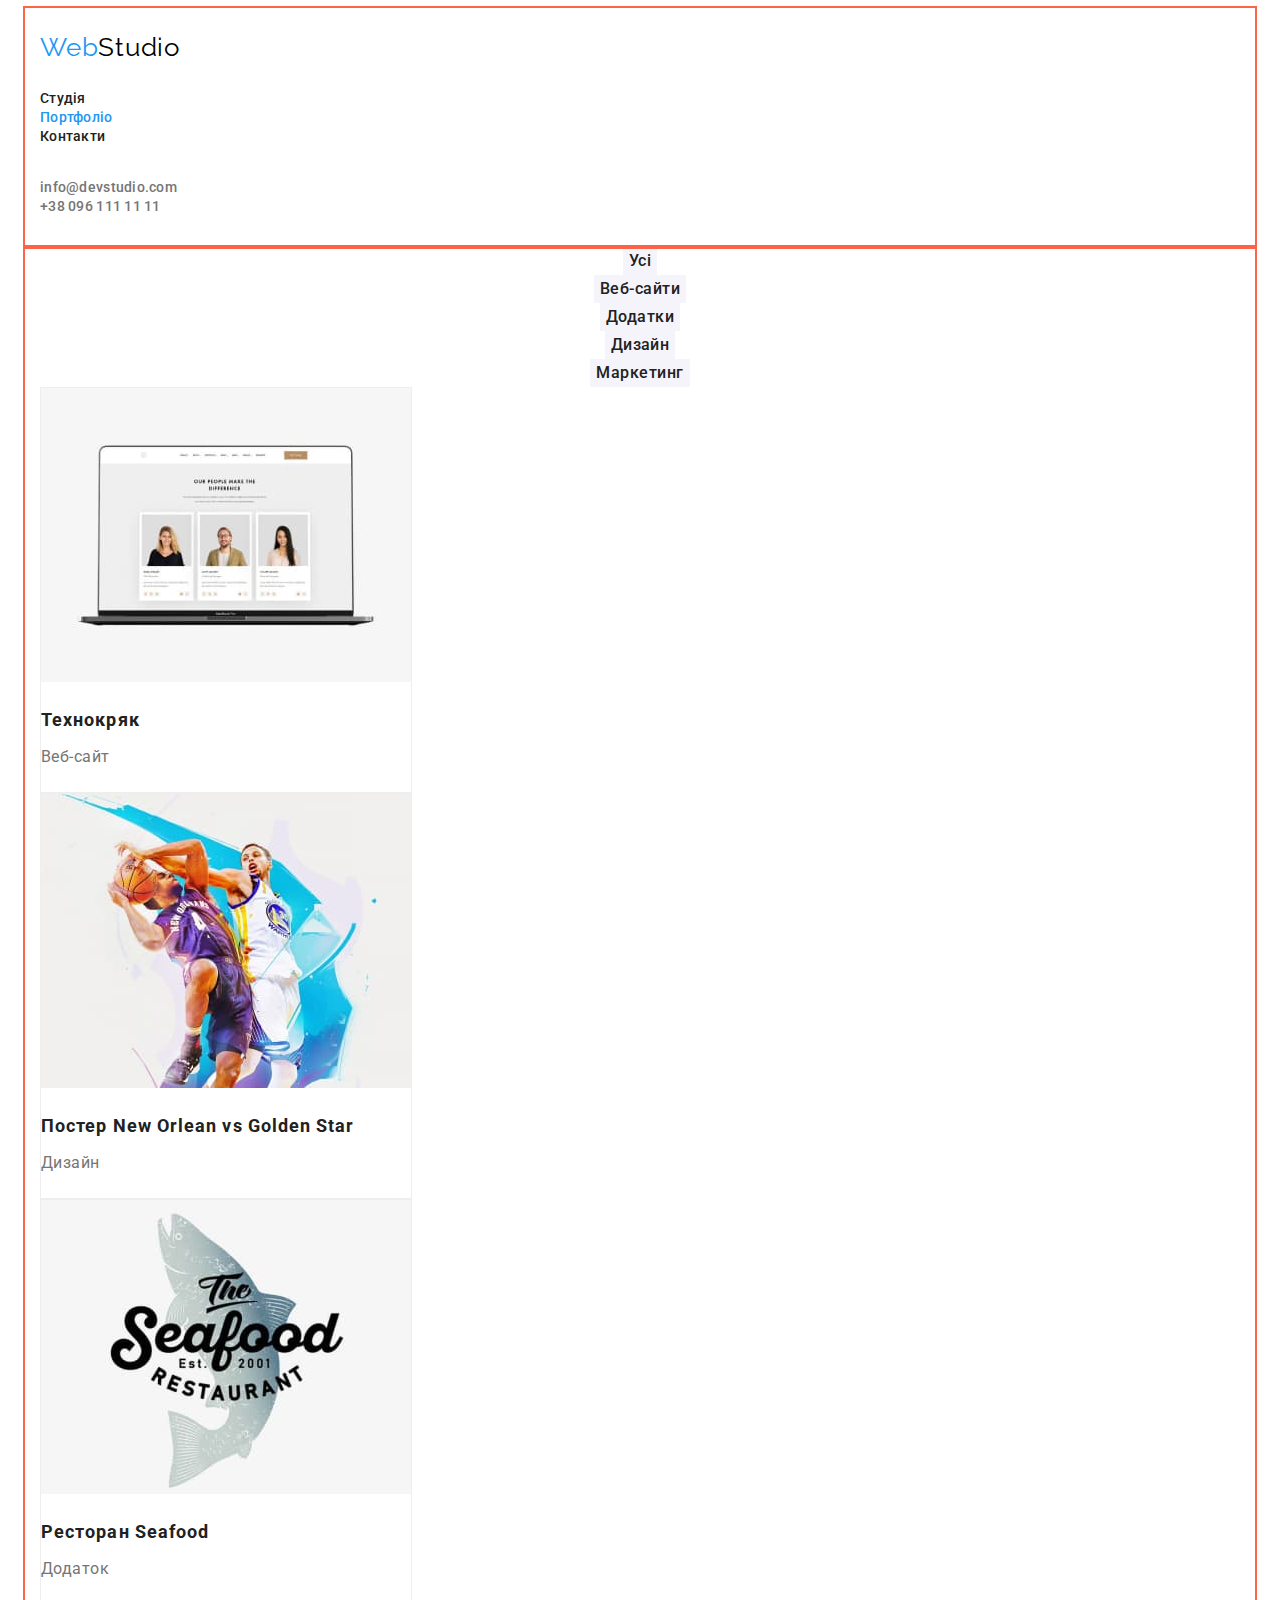
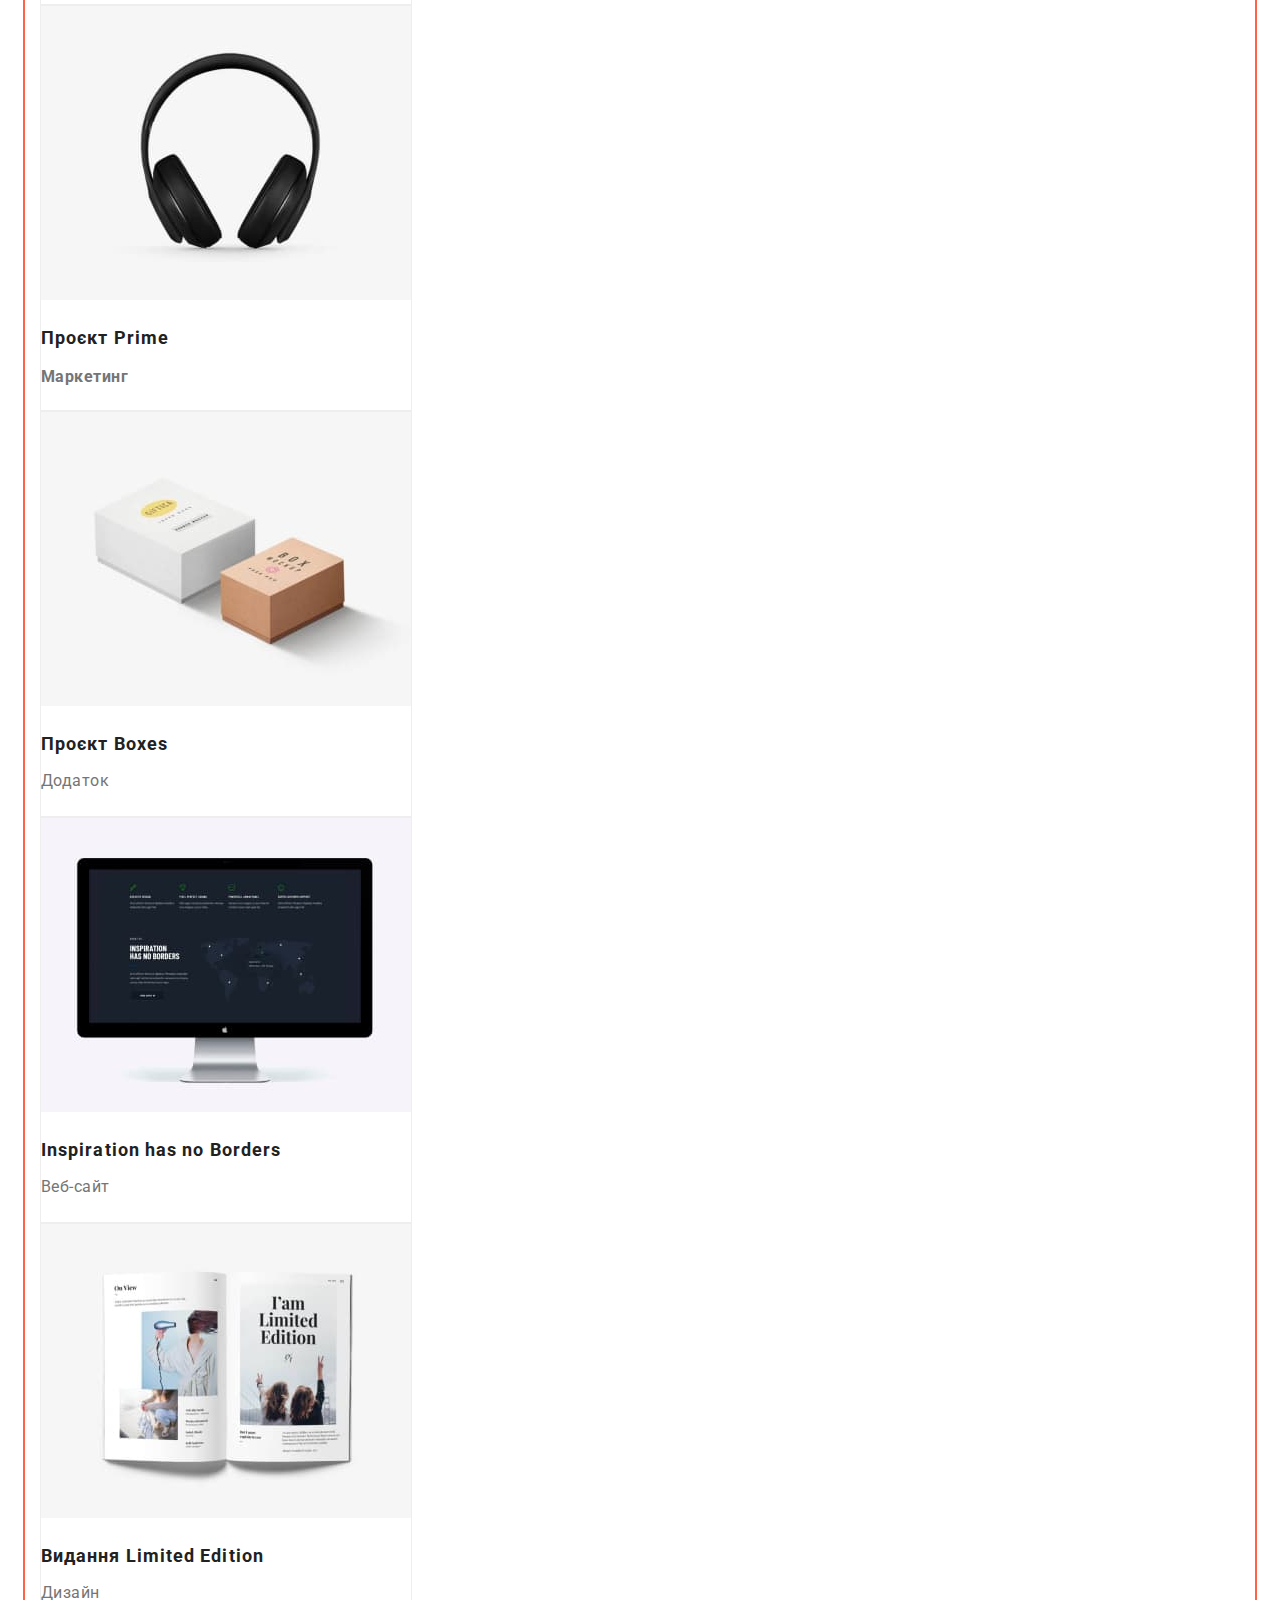
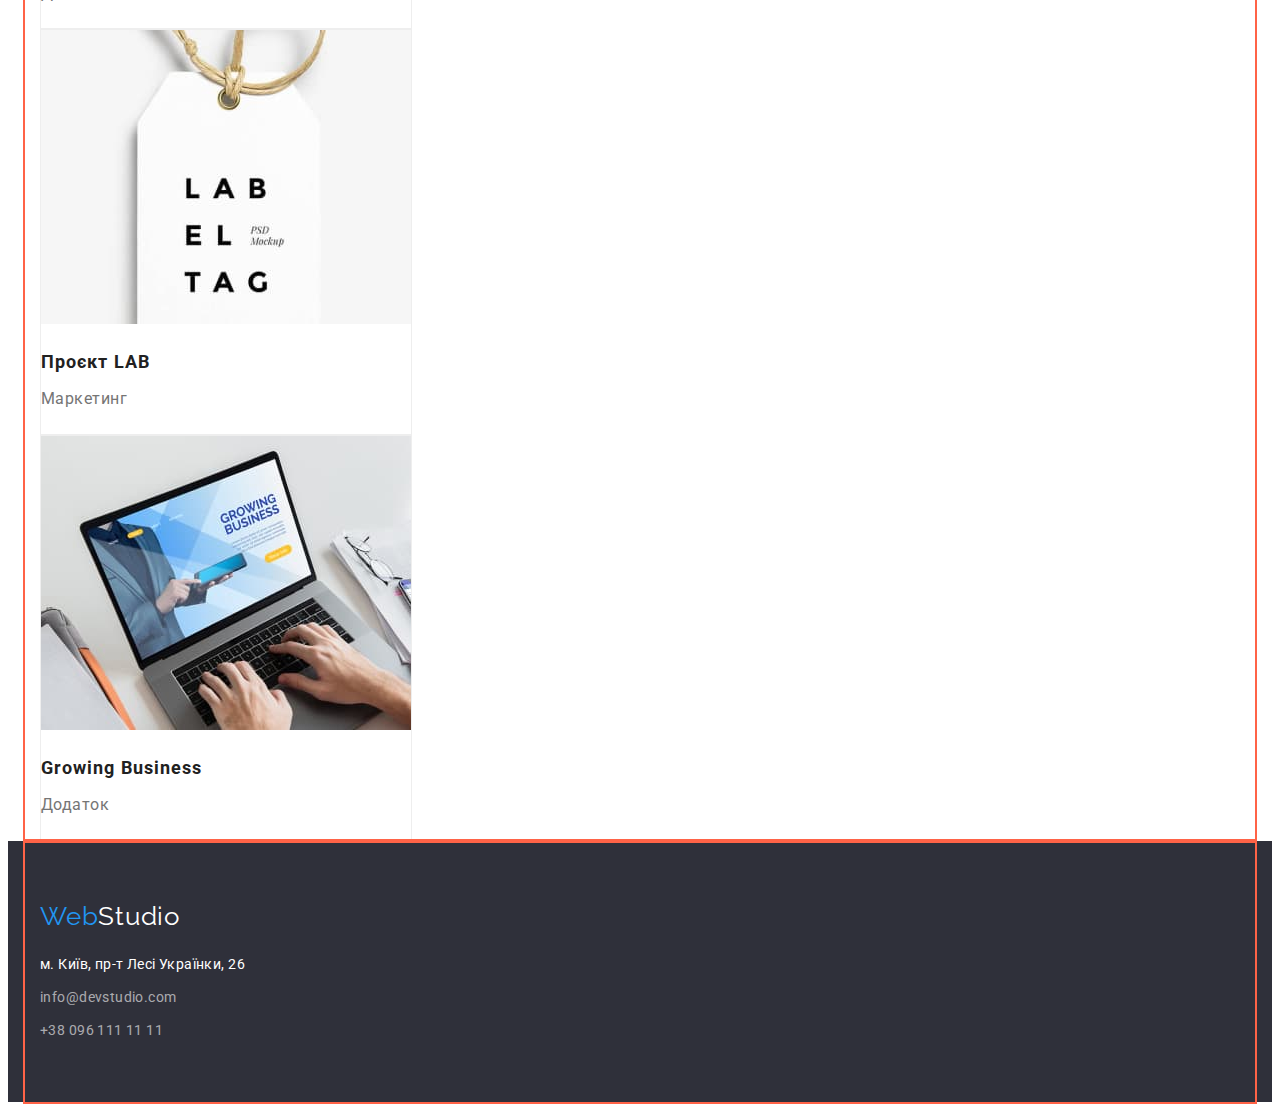
==== portfolio.html @ 0b076c40 "Work with main retreats between elements" ====
<!DOCTYPE html>
<html lang="uk">
<head>
    <meta charset="UTF-8">
    <meta http-equiv="X-UA-Compatible" content="IE=edge">
    <meta name="viewport" content="width=device-width, initial-scale=1.0">
    <title>Portfolio</title>
    <link rel="preconnect" href="https://fonts.googleapis.com">
    <link rel="preconnect" href="https://fonts.gstatic.com" crossorigin>
    <link href="https://fonts.googleapis.com/css2?family=Raleway:wght@700&family=Roboto:wght@400;500;700;900&display=swap"
        rel="stylesheet">
    <link rel="stylesheet" href="./css/styles.css">
</head>
<body class="body">

    <header class="header">
        <div class="container">
        <a href="./index.html" class="logo-header logo-retreat link"><span class="logo-web">Web</span><span class="logo-studio">Studio</span></a>
        <nav class="header-nav">            
            <ul class="header-list header-size list">
                <li class="header-list-item"><a class="header-list-link link" href="./index.html">Студія</a></li>
                <li class="header-list-item"><a class="header-list-link link active-link" href="#">Портфоліо</a></li>
                <li class="header-list-item"><a class="header-list-link link" href="#">Контакти</a></li>
            </ul>
        </nav>
        <ul class="header-size list">
            <li>
                <a class="header-mail-link link" href="mailto:info@devstudio.com">info@devstudio.com</a>
            </li>
            <li>
                <a class="header-tel-link link" href="tel:+380961111111">+38 096 111 11 11</a>
            </li>
        </ul>
        </div>
    </header>

    <main>
        <div class="container">
        <section class="portfolio">
            <h1 class="visually-hidden">Портфоліо</h1>
                <ul class="list-button list" >
                    <li><button class="list-button-item pointer" type="button">Усі</button></li>
                    <li><button class="list-button-item pointer" type="button">Веб-сайти</button></li>
                    <li><button class="list-button-item pointer" type="button">Додатки</button></li>
                    <li><button class="list-button-item pointer" type="button">Дизайн</button></li>
                    <li><button class="list-button-item pointer" type="button">Маркетинг</button></li>
                </ul>            
            
                <ul class="works-list list">
                    <li>
                        <div class="works-box">
                        <a class="link" href="#">
                        <img class="works-image" src="./img/work-tehno.jpg" alt="головна сторінка сайту на ноутбуці" width="370" height="294">
                        <h2 class="works-title">Технокряк</h2>
                        <p class="works-object">Веб-сайт</p></a>
                        </div>
                    </li>
                    <li>
                        <div class="works-box">
                        <a class="link" href="#">
                        <img class="works-image" src="./img/work-poster.jpg" alt="зобреження двох баскетболістів з м'ячем" width="370" height="294">
                        <h2 class="works-title">Постер New Orlean vs Golden Star</h2>
                        <p class="works-object">Дизайн</p></a>
                        </div>
                    </li>
                    <li>
                        <div class="works-box">
                        <a class="link" href="#">
                        <img class="works-image" src="./img/work-restorant.jpg" alt="постер ресторану морських делікатесів" width="370" height="294">
                        <h2 class="works-title">Ресторан Seafood</h2>
                        <p class="works-object">Додаток</p></a>
                        </div>
                    </li>
                    <li>
                        <div class="works-box">
                        <a class="link" href="#">
                        <img class="works-image" src="./img/work-prime.jpg" alt="зображення навушників" width="370" height="294">
                        <h2 class="works-title">Проєкт Prime<h2>
                        <p class="works-object">Маркетинг</p></a>
                        </div>
                    </li>
                    <li>
                        <div class="works-box">
                        <a class="link" href="#">
                        <img class="works-image" src="./img/work-boxes.jpg" alt="зображення двох коробок" width="370" height="294">
                        <h2 class="works-title">Проєкт Boxes</h2>
                        <p class="works-object">Додаток</p></a>
                    </div>
                    </li>
                    <li>
                        <div class="works-box">
                        <a class="link" href="#">
                        <img class="works-image" src="./img/work-inspiration.jpg" alt="на дисплеї ноутбука зображення сайту з чорною темою оформлення" width="370" height="294">
                        <h2 class="works-title">Inspiration has no Borders</h2>
                        <p class="works-object">Веб-сайт</p></a>
                    </div>
                    </li>
                    <li>
                        <div class="works-box">
                        <a class="link" href="#">
                        <img class="works-image" src="./img/work-publishing.jpg" alt="відкрита книга" width="370" height="294">
                        <h2 class="works-title">Видання Limited Edition</h2>
                        <p class="works-object">Дизайн</p></a>
                        </div>
                    </li>
                    <li>
                        <div class="works-box">
                        <a class="link" href="#">
                        <img class="works-image" src="./img/work-lab.jpg" alt="зображення ярлика" width="370" height="294">
                        <h2 class="works-title">Проєкт LAB</h2>
                        <p class="works-object">Маркетинг</p></a>
                        </div>
                    </li>
                    <li>
                        <div class="works-box">
                        <a class="link" href="#">
                        <img class="works-image" src="./img/work-grow-bisness.jpg" alt="дісплей з зображенням бізнесовго логотипу" width="370" height="294">
                        <h2 class="works-title">Growing Business</h2>
                        <p class="works-object">Додаток</p></a>
                        </div>
                    </li>
                </ul>            
        </section> 
        </div>
    </main>

    <footer class="footer">
        <div class="container">
        <a href="/" class="logo-footer logo-header link"><span class="logo-web">Web</span><span class="logo-studio-footer">Studio</span></a>
        <address class="adress">
            <ul class="list">
                <li>
                    <a class="adress-link link" href="https://goo.gl/maps/n5b4QtneqCqX9fJA9">м. Київ, пр-т Лесі Українки, 26</a>
                </li>
                <li>
                    <a class="adr-link adre-link link" href="mailto:info@devstudio.com">info@devstudio.com</a>
                </li>
                <li>
                    <a class="adr-link a-link link" href="tel:+380961111111">+38 096 111 11 11</a>
                </li>
            </ul>
        </address>
        </div>
    </footer>
    
</body>
</html>
---- css/styles.css ----
/* General style */

:root {
    --main-elements-color: #212121;
    --second-elements-color: #757575;
    --accent-elements-color: #2196F3;
    --main-background-color: #FFFFFF;
    --second-background-color: #2F303A;
    
}

body {
    font-family: 'Roboto', sans-serif;
    color: #212121;
    background-color: var(--main-background-color); 
    
}

.container {
    width: 1200px;
    padding-left: 15px;
    padding-right: 15px;
    margin: 0 auto;
    outline: 2px solid tomato;
}

.logo-header {
    font-family: 'Raleway', sans-serif;
}

.logo-retreat {
    display: inline-block;
    padding-bottom: 25px;
    padding-top: 24px;
}

.link {
    text-decoration: none;
    display: inline-block;

}

.link:hover, 
.link:focus {        
    color: var(--accent-elements-color);
}

h1,
h2,
h3,
p {
    margin-top: 0px;
    margin-bottom: 0px;
} 

button {
    font-family: inherit;
}

.pointer {
    cursor: pointer;
}

.visually-hidden {
    position: absolute;
    width: 1px;
    height: 1px;
    margin: -1px;
    border: 0;
    padding: 0;
    white-space: nowrap;
    clip-path: inset(100%);
    clip: rect(0 0 0 0);
    overflow: hidden;
}

.list {
    list-style: none;
    padding: 0;
    margin: 0;
}

/* Header style */

.header {
    background-color: var(--main-background-color);
}

.logo-web {   
    font-size: 26px;
    line-height: calc(31 / 26);   
    letter-spacing: 0.03em;    
    color: var(--accent-elements-color)
}

.logo-studio {    
    font-size: 26px;
    line-height: calc(31 / 26);
    letter-spacing: 0.03em;    
    color: #000000;
}

.logo-retreat {
    padding-bottom: 25px;
}

.header-list-link {
    font-weight: 500;
    font-size: 14px;
    line-height: calc(16 / 14);
    letter-spacing: 0.02em;
    color: var(--main-elements-color);
}

.header-mail-link {    
    font-weight: 500;
    font-size: 14px;
    line-height: calc(16 / 14);
    letter-spacing: 0.02em;
    color: var(--second-elements-color);
}

.header-tel-link {   
    font-weight: 500;
    font-size: 14px;
    line-height: calc(16 / 14);
    letter-spacing: 0.02em;    
    color: var(--second-elements-color);
}

.header-size {
    padding-bottom: 32px;
}

.active-link {
    color: var(--accent-elements-color);
}

/* Hero Index style */

.hero {
    background-color: var(--second-background-color);
    text-align: center;
}

.hero-title {
        font-weight: 900;
        font-size: 44px;
        line-height: calc(60 / 44);
        text-align: center;
        letter-spacing: 0.06em;
        text-transform: uppercase;
        color: var(--main-background-color);
        padding-top: 200px;
        padding-bottom: 30px;
}

.hero-button {
        display: inline-block;
        padding: 10px 32px;
        font-family: inherit;
        background-color: #2196F3; 
        font-weight: 500;
        font-size: 16px;
        line-height: calc(30 / 16);       
        display: flex;
        align-items: center;
        text-align: center;
        letter-spacing: 0.06em;    
        color: var(--main-background-color);
        }

.hero-button:hover,
.hero-button:focus {
    background: #188CE8;
    box-shadow: 0px 4px 4px rgba(0, 0, 0, 0.15);
    border-radius: 4px;
}

.hr-btn-size {
    margin-bottom: 200px;
}

/* Feachures Index style */

.feachures {
    background-color: var(--main-background-color);
}

.feachures-tytle {         
        font-size: 14px;
        line-height: calc(16 / 14);
        letter-spacing: 0.03em;
        text-transform: uppercase;    
        color: var(--main-elements-colorr);
        padding-top: 94px;
}

.feachures-text {        
        font-size: 14px;
        line-height: calc(24/14);           
        letter-spacing: 0.03em;    
        color: var(--second-elements-color);
        padding-top: 10px;
        padding-bottom: 94px;
}

/* Employment Index style */

.employment {
    background-color: var(--main-background-color);
}

.employment-tytle {       
        font-size: 36px;
        line-height: calc(42/36);
        text-align: center;
        letter-spacing: 0.03em;    
        color: var(--main-elements-color);
        padding-bottom: 50px;
}

.employment-retreat {
    padding-bottom: 94px;
}

/* Team Index style */

.team {
    background-color: #F5F4FA;
}

.team-tytle {
    font-weight: 700;
    font-size: 36px;
    line-height: сalc(42 / 36);
    padding-top: 94px;
    padding-bottom: 50px;

}

.team-style {        
        font-size: 36px;
        line-height: calc(42/36);
        text-align: center;
        letter-spacing: 0.03em;    
        color: var(--main-elements-color);
        
}

.team-name {
        font-weight: 500;
        font-size: 16px;
        line-height: calc(19/16);    
        text-align: center;
        letter-spacing: 0.03em;    
        color: var(--main-elements-color);
        padding-top: 30px;
        padding-bottom: 10px;
}

.team-profesion {        
        font-size: 16px;
        line-height: calc(19/16);    
        text-align: center;
        letter-spacing: 0.03em;    
        color: var(--second-elements-color);
        padding-bottom: 30px;
}

.team-box {
    background: var(--main-background-color);    
    box-shadow: 0px 1px 3px rgba(0, 0, 0, 0.12), 0px 1px 1px rgba(0, 0, 0, 0.14), 0px 2px 1px rgba(0, 0, 0, 0.2);
    border-radius: 0px 0px 4px 4px
}

.team-image {
    display: block;
    }

/* Main (Portfolio) style */

.portfolio {
    background-color: var(--main-background-color);
}

.list-button {
    font-family: inherit;
    font-weight: 500;
    font-size: 16px;
    line-height: calc(26 / 16);
    text-align: center;
    letter-spacing: 0.03em;
    color: var(--main-elements-color);
}

.list-button-item {
    font-family: inherit;
    font-weight: 500;
    font-size: 16px;
    line-height: calc(26 / 16);
    text-align: center;
    letter-spacing: 0.03em;
    color: var(--main-elements-color);
    background-color: #F5F4FA;
    border: transparent;
    border-radius: 0;    
}

.list-button-item:hover,
.list-button-item:focus {
   
    color: var(--main-background-color);
    background: var(--accent-elements-color);    
    box-shadow: 0px 3px 1px rgba(0, 0, 0, 0.1), 0px 1px 2px rgba(0, 0, 0, 0.08), 0px 2px 2px rgba(0, 0, 0, 0.12);
    border-radius: 4px;
    border: transparent;
}

.works-box {
    width: 370px;
    height: 404px;
    left: 1015px;
    top: 262px;    
    background:var(--main-background-color);
    border: 1px solid #EEEEEE;    
}

.works-image {
    display: block;    
}

.works-title {        
        font-size: 18px;
        line-height: calc(36/18);    
        letter-spacing: 0.06em;    
        color: var(--main-elements-color);
        padding-top: 20px;
        padding-bottom: 4px;
}

.works-object {        
        font-size: 16px;
        line-height: calc(30/16);    
        letter-spacing: 0.03em;    
        color: var(--second-elements-color);
}

/* Footer style */

.footer {
    background-color: var(--second-background-color);
}

.logo-footer {
    display: inline-block;
    padding-top: 60px;
    padding-bottom: 20px;
}

.logo-studio-footer {   
    font-size: 26px;
    line-height: calc(31/26);
    letter-spacing: 0.03em;    
    color: var(--main-background-color);
}


.adress-link { 
    font-style: normal;
    font-size: 14px;
    line-height: calc(24/14);    
    letter-spacing: 0.03em;    
    color: var(--main-background-color);
    display: inline-block;
    padding-bottom: 9px;
}

.adress-link:hover,
.adress-link:focus {
    color: var(--accent-elements-color);
}

.adr-link {  
    font-style: normal;
    font-size: 14px;
    line-height: calc(24/14);
    letter-spacing: 0.03em;    
    color: rgba(255, 255, 255, 0.6);
}

.adre-link {
    padding-bottom: 9px;
    display: inline-block;
}

.a-link {
    padding-bottom: 60px;
    display: inline-block;
}
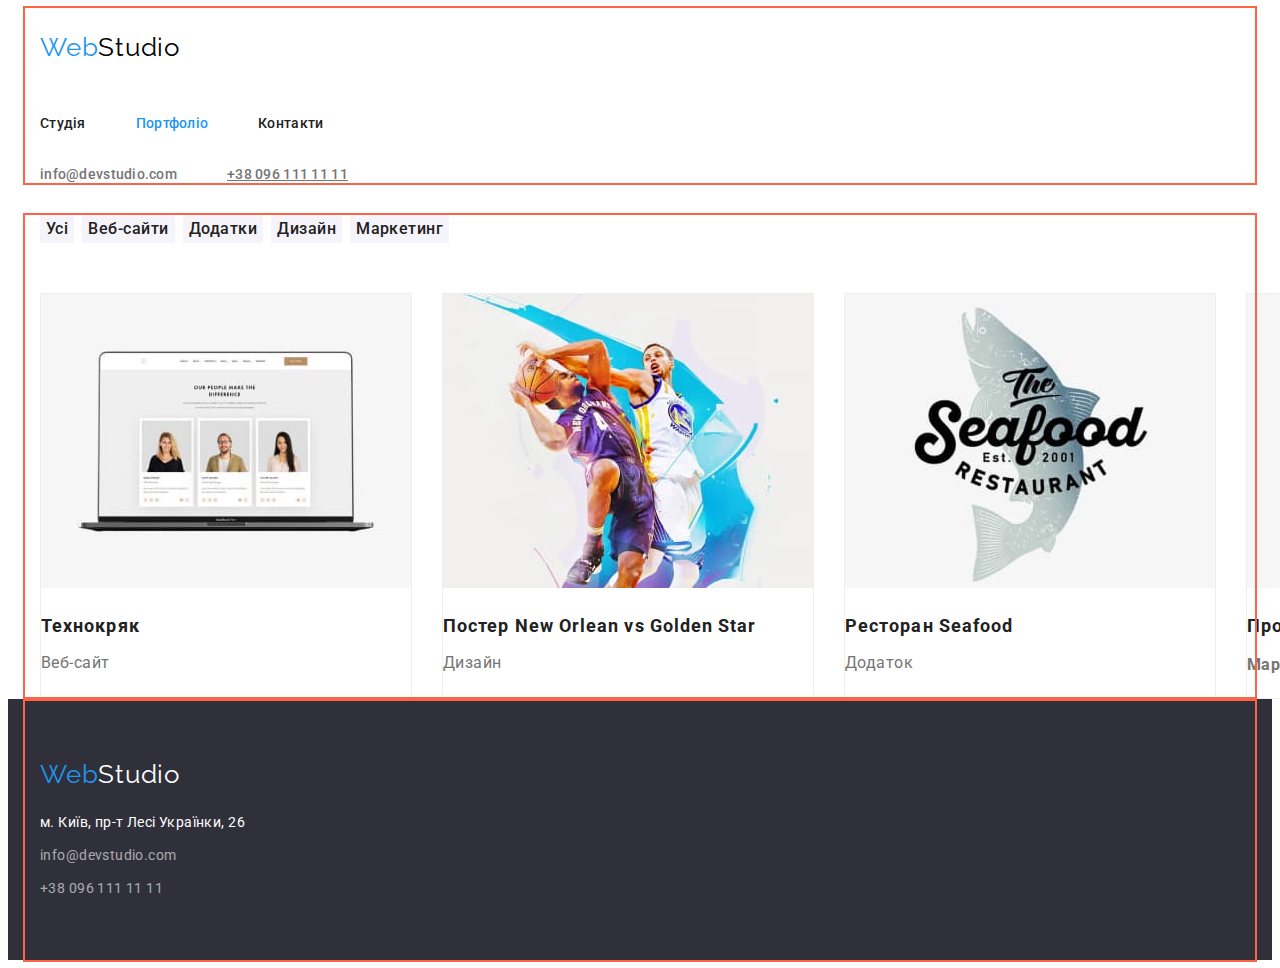
==== commit 504ec98e: "Flex elements" ====
--- a/portfolio.html
+++ b/portfolio.html
@@ -24,30 +24,30 @@
             </ul>
         </nav>
         <ul class="header-size list">
-            <li>
-                <a class="header-mail-link link" href="mailto:info@devstudio.com">info@devstudio.com</a>
+            <li class="header-list-item">
+                <a class="header-mail-link  link" href="mailto:info@devstudio.com">info@devstudio.com</a>
             </li>
-            <li>
-                <a class="header-tel-link link" href="tel:+380961111111">+38 096 111 11 11</a>
+            <li class="header-list-item">
+                <a class="header-tel-link" href="tel:+380961111111">+38 096 111 11 11</a>
             </li>
         </ul>
         </div>
     </header>
 
     <main>
-        <div class="container">
         <section class="portfolio">
+            <div class="container">
             <h1 class="visually-hidden">Портфоліо</h1>
                 <ul class="list-button list" >
-                    <li><button class="list-button-item pointer" type="button">Усі</button></li>
-                    <li><button class="list-button-item pointer" type="button">Веб-сайти</button></li>
-                    <li><button class="list-button-item pointer" type="button">Додатки</button></li>
-                    <li><button class="list-button-item pointer" type="button">Дизайн</button></li>
-                    <li><button class="list-button-item pointer" type="button">Маркетинг</button></li>
+                    <li class="list-btn-size"><button class="list-button-item pointer" type="button">Усі</button></li>
+                    <li class="list-btn-size"><button class="list-button-item pointer" type="button">Веб-сайти</button></li>
+                    <li class="list-btn-size"><button class="list-button-item pointer" type="button">Додатки</button></li>
+                    <li class="list-btn-size"><button class="list-button-item pointer" type="button">Дизайн</button></li>
+                    <li class="list-btn-size"><button class="list-button-item pointer" type="button">Маркетинг</button></li>
                 </ul>            
             
                 <ul class="works-list list">
-                    <li>
+                    <li class="works-size">
                         <div class="works-box">
                         <a class="link" href="#">
                         <img class="works-image" src="./img/work-tehno.jpg" alt="головна сторінка сайту на ноутбуці" width="370" height="294">
@@ -55,7 +55,7 @@
                         <p class="works-object">Веб-сайт</p></a>
                         </div>
                     </li>
-                    <li>
+                    <li class="works-size">
                         <div class="works-box">
                         <a class="link" href="#">
                         <img class="works-image" src="./img/work-poster.jpg" alt="зобреження двох баскетболістів з м'ячем" width="370" height="294">
@@ -63,7 +63,7 @@
                         <p class="works-object">Дизайн</p></a>
                         </div>
                     </li>
-                    <li>
+                    <li class="works-size">
                         <div class="works-box">
                         <a class="link" href="#">
                         <img class="works-image" src="./img/work-restorant.jpg" alt="постер ресторану морських делікатесів" width="370" height="294">
@@ -71,7 +71,7 @@
                         <p class="works-object">Додаток</p></a>
                         </div>
                     </li>
-                    <li>
+                    <li class="works-size">
                         <div class="works-box">
                         <a class="link" href="#">
                         <img class="works-image" src="./img/work-prime.jpg" alt="зображення навушників" width="370" height="294">
@@ -79,7 +79,7 @@
                         <p class="works-object">Маркетинг</p></a>
                         </div>
                     </li>
-                    <li>
+                    <li class="works-size">
                         <div class="works-box">
                         <a class="link" href="#">
                         <img class="works-image" src="./img/work-boxes.jpg" alt="зображення двох коробок" width="370" height="294">
@@ -87,7 +87,7 @@
                         <p class="works-object">Додаток</p></a>
                     </div>
                     </li>
-                    <li>
+                    <li class="works-size">
                         <div class="works-box">
                         <a class="link" href="#">
                         <img class="works-image" src="./img/work-inspiration.jpg" alt="на дисплеї ноутбука зображення сайту з чорною темою оформлення" width="370" height="294">
@@ -95,7 +95,7 @@
                         <p class="works-object">Веб-сайт</p></a>
                     </div>
                     </li>
-                    <li>
+                    <li class="works-size">
                         <div class="works-box">
                         <a class="link" href="#">
                         <img class="works-image" src="./img/work-publishing.jpg" alt="відкрита книга" width="370" height="294">
@@ -103,7 +103,7 @@
                         <p class="works-object">Дизайн</p></a>
                         </div>
                     </li>
-                    <li>
+                    <li class="works-size">
                         <div class="works-box">
                         <a class="link" href="#">
                         <img class="works-image" src="./img/work-lab.jpg" alt="зображення ярлика" width="370" height="294">
@@ -111,7 +111,7 @@
                         <p class="works-object">Маркетинг</p></a>
                         </div>
                     </li>
-                    <li>
+                    <li class="works-size">
                         <div class="works-box">
                         <a class="link" href="#">
                         <img class="works-image" src="./img/work-grow-bisness.jpg" alt="дісплей з зображенням бізнесовго логотипу" width="370" height="294">
@@ -119,15 +119,15 @@
                         <p class="works-object">Додаток</p></a>
                         </div>
                     </li>
-                </ul>            
+                </ul> 
+                </div>
         </section> 
-        </div>
     </main>
 
     <footer class="footer">
         <div class="container">
         <a href="/" class="logo-footer logo-header link"><span class="logo-web">Web</span><span class="logo-studio-footer">Studio</span></a>
-        <address class="adress">
+        <address class="">
             <ul class="list">
                 <li>
                     <a class="adress-link link" href="https://goo.gl/maps/n5b4QtneqCqX9fJA9">м. Київ, пр-т Лесі Українки, 26</a>
--- a/css/styles.css
+++ b/css/styles.css
@@ -101,7 +101,7 @@
 }
 
 .logo-retreat {
-    padding-bottom: 25px;
+    margin-bottom: 25px;
 }
 
 .header-list-link {
@@ -129,7 +129,16 @@
 }
 
 .header-size {
-    padding-bottom: 32px;
+    margin-bottom: 32px;
+    display: flex;        
+}
+
+.header-list-item {
+    margin-right: 50px;
+}
+
+.header-list-item:last-child {
+    margin-right: 0;
 }
 
 .active-link {
@@ -168,6 +177,7 @@
         text-align: center;
         letter-spacing: 0.06em;    
         color: var(--main-background-color);
+        margin-bottom: 200px;
         }
 
 .hero-button:hover,
@@ -185,6 +195,18 @@
 
 .feachures {
     background-color: var(--main-background-color);
+}
+
+.feachures-list {
+    display: flex;
+}
+
+.feachures-size {    
+    margin-right: 30px;
+}
+
+.feachures-box {
+    width: 270px;    
 }
 
 .feachures-tytle {         
@@ -193,7 +215,7 @@
         letter-spacing: 0.03em;
         text-transform: uppercase;    
         color: var(--main-elements-colorr);
-        padding-top: 94px;
+        margin-top: 94px;
 }
 
 .feachures-text {        
@@ -201,8 +223,8 @@
         line-height: calc(24/14);           
         letter-spacing: 0.03em;    
         color: var(--second-elements-color);
-        padding-top: 10px;
-        padding-bottom: 94px;
+        margin-top: 10px;
+        margin-bottom: 94px;
 }
 
 /* Employment Index style */
@@ -217,35 +239,53 @@
         text-align: center;
         letter-spacing: 0.03em;    
         color: var(--main-elements-color);
-        padding-bottom: 50px;
-}
-
-.employment-retreat {
-    padding-bottom: 94px;
+        margin-bottom: 50px;
+}
+
+.employment-retreat {    
+    display: flex;
+}
+
+.employment-image {
+    margin-right: 30px;
+}
+
+.employment-image:last-child {
+    margin-right: 0;
 }
 
 /* Team Index style */
 
-.team {
+.team {   
     background-color: #F5F4FA;
 }
 
 .team-tytle {
     font-weight: 700;
     font-size: 36px;
+    text-align: center;
     line-height: сalc(42 / 36);
     padding-top: 94px;
-    padding-bottom: 50px;
-
-}
-
-.team-style {        
-        font-size: 36px;
-        line-height: calc(42/36);
-        text-align: center;
-        letter-spacing: 0.03em;    
-        color: var(--main-elements-color);
-        
+    margin-bottom: 50px;
+
+}
+
+.team-retreat {
+    display: flex;
+}
+
+.team-image-box {
+    margin-right: 30px;
+    margin-bottom: 94px;
+}
+
+.team-image-box:last-child {
+    margin-right: 0;
+}
+
+
+.team-image {
+    display: block;
 }
 
 .team-name {
@@ -255,8 +295,8 @@
         text-align: center;
         letter-spacing: 0.03em;    
         color: var(--main-elements-color);
-        padding-top: 30px;
-        padding-bottom: 10px;
+        margin-top: 30px;
+        margin-bottom: 10px;
 }
 
 .team-profesion {        
@@ -273,10 +313,6 @@
     box-shadow: 0px 1px 3px rgba(0, 0, 0, 0.12), 0px 1px 1px rgba(0, 0, 0, 0.14), 0px 2px 1px rgba(0, 0, 0, 0.2);
     border-radius: 0px 0px 4px 4px
 }
-
-.team-image {
-    display: block;
-    }
 
 /* Main (Portfolio) style */
 
@@ -292,6 +328,16 @@
     text-align: center;
     letter-spacing: 0.03em;
     color: var(--main-elements-color);
+    display: flex;
+}
+
+.list-btn-size {   
+    margin-right: 8px;
+    margin-bottom: 50px;
+}
+
+.list-btn-size:last-child {
+    margin-right: 0;
 }
 
 .list-button-item {
@@ -317,13 +363,27 @@
     border: transparent;
 }
 
+.works-list {
+    display: flex;
+    margin-bottom: 94;
+}
+
+.works-size {
+    margin-right: 30px;
+}
+
+.works-size:last-child {
+    margin-right: 0;
+}
+
 .works-box {
     width: 370px;
     height: 404px;
     left: 1015px;
     top: 262px;    
     background:var(--main-background-color);
-    border: 1px solid #EEEEEE;    
+    border: 1px solid #EEEEEE;
+    
 }
 
 .works-image {
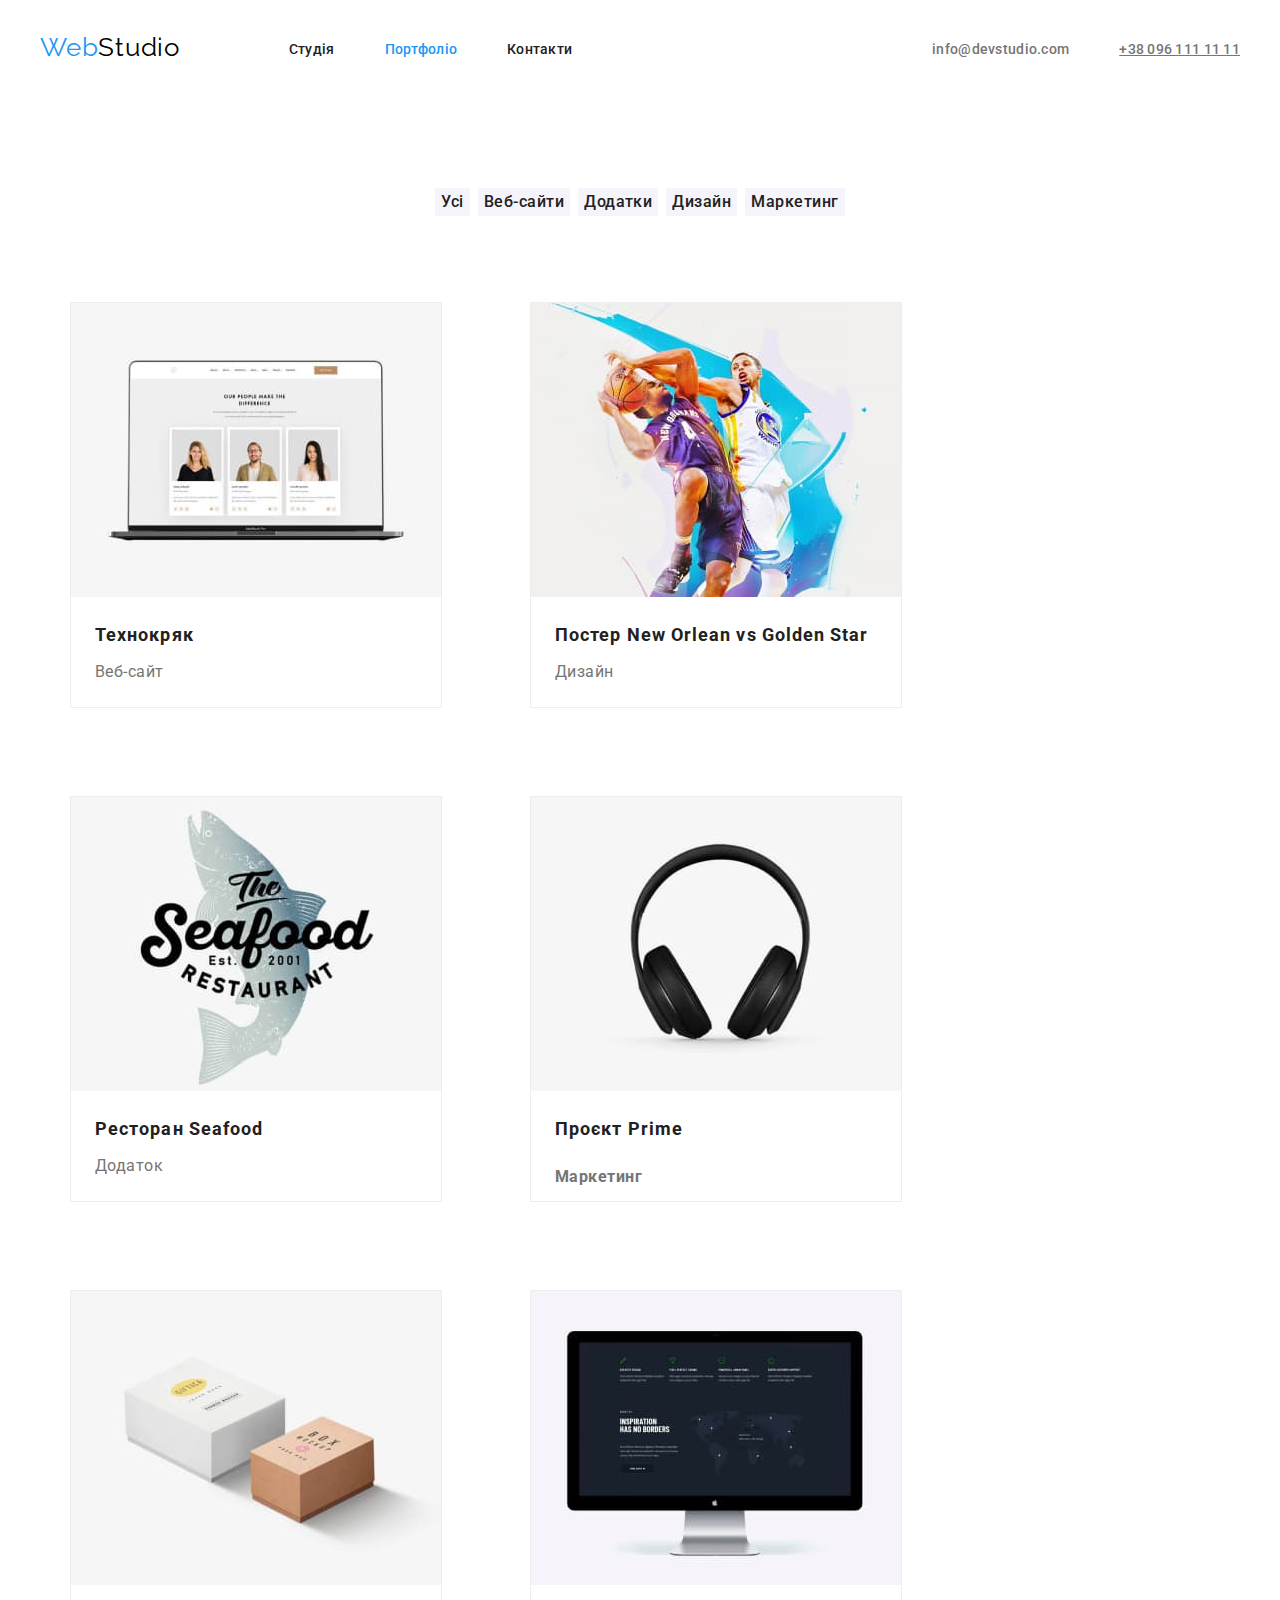
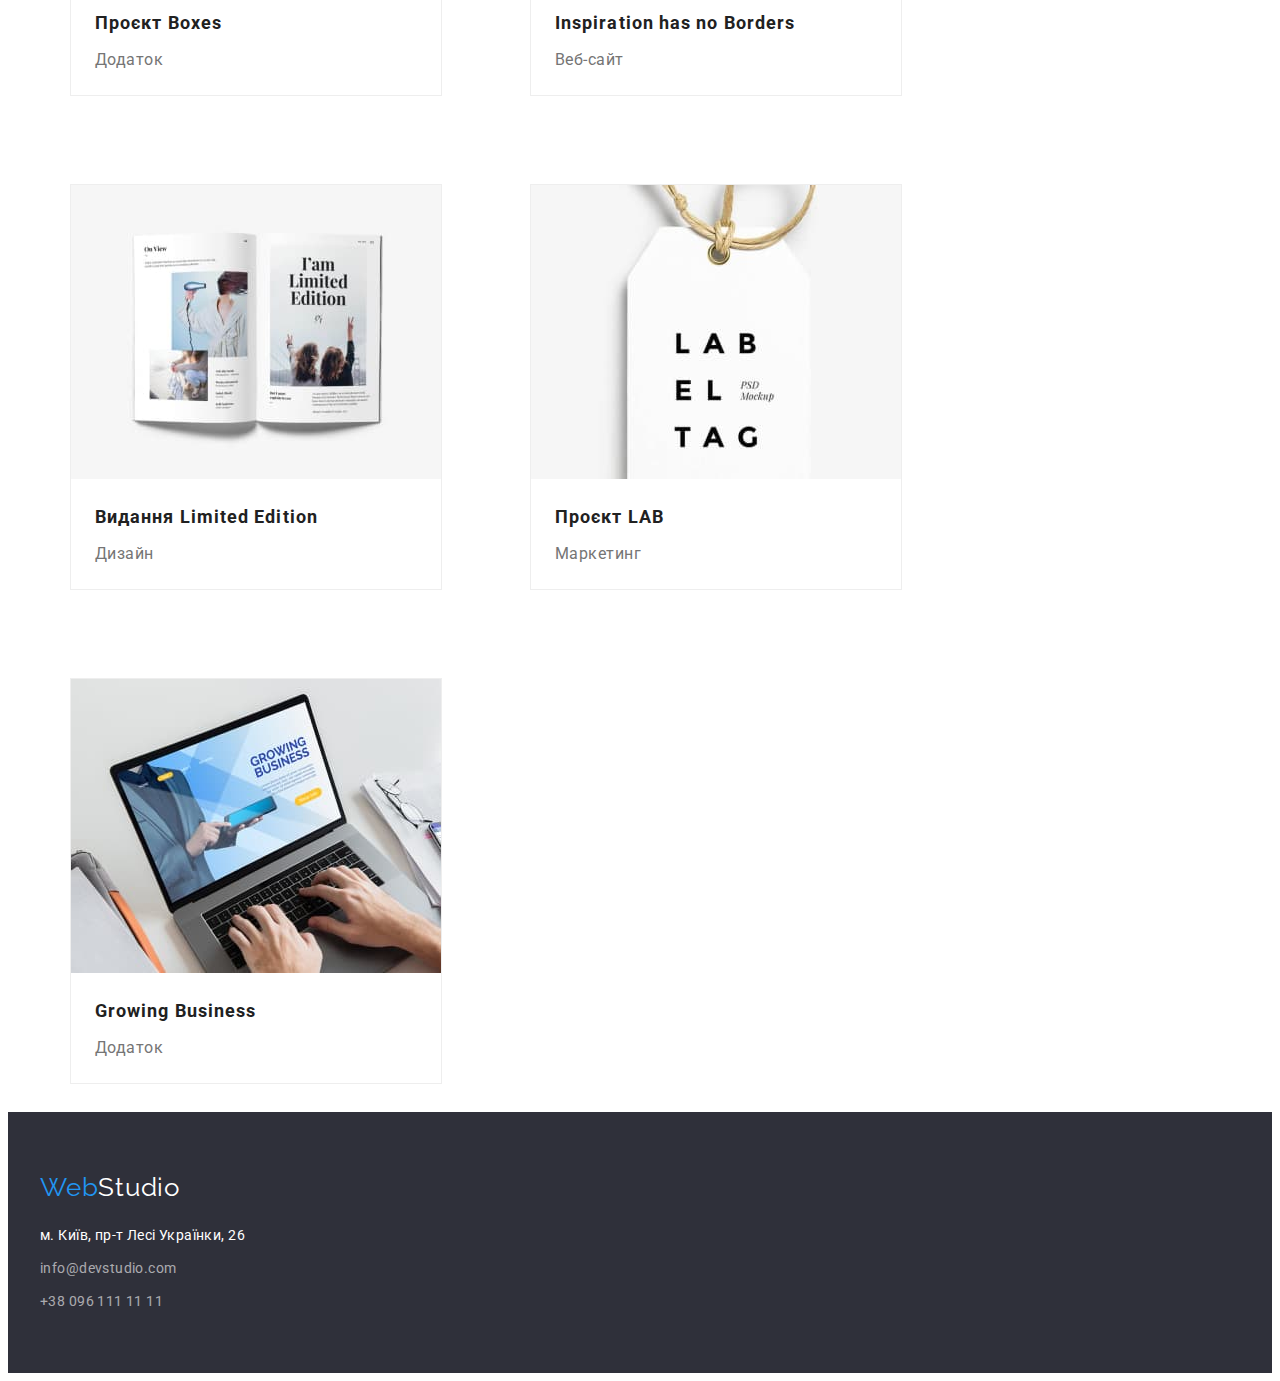
==== commit 37eb8c27: "Almost finished design" ====
--- a/portfolio.html
+++ b/portfolio.html
@@ -14,7 +14,7 @@
 <body class="body">
 
     <header class="header">
-        <div class="container">
+        <div class="container header-container">
         <a href="./index.html" class="logo-header logo-retreat link"><span class="logo-web">Web</span><span class="logo-studio">Studio</span></a>
         <nav class="header-nav">            
             <ul class="header-list header-size list">
@@ -23,7 +23,7 @@
                 <li class="header-list-item"><a class="header-list-link link" href="#">Контакти</a></li>
             </ul>
         </nav>
-        <ul class="header-size list">
+        <ul class="header-size header-contacts list">
             <li class="header-list-item">
                 <a class="header-mail-link  link" href="mailto:info@devstudio.com">info@devstudio.com</a>
             </li>
@@ -51,72 +51,72 @@
                         <div class="works-box">
                         <a class="link" href="#">
                         <img class="works-image" src="./img/work-tehno.jpg" alt="головна сторінка сайту на ноутбуці" width="370" height="294">
-                        <h2 class="works-title">Технокряк</h2>
-                        <p class="works-object">Веб-сайт</p></a>
+                        <h2 class="works-title works-retread">Технокряк</h2>
+                        <p class="works-object works-retread">Веб-сайт</p></a>
                         </div>
                     </li>
                     <li class="works-size">
                         <div class="works-box">
                         <a class="link" href="#">
                         <img class="works-image" src="./img/work-poster.jpg" alt="зобреження двох баскетболістів з м'ячем" width="370" height="294">
-                        <h2 class="works-title">Постер New Orlean vs Golden Star</h2>
-                        <p class="works-object">Дизайн</p></a>
+                        <h2 class="works-title works-retread">Постер New Orlean vs Golden Star</h2>
+                        <p class="works-object works-retread">Дизайн</p></a>
                         </div>
                     </li>
                     <li class="works-size">
                         <div class="works-box">
                         <a class="link" href="#">
                         <img class="works-image" src="./img/work-restorant.jpg" alt="постер ресторану морських делікатесів" width="370" height="294">
-                        <h2 class="works-title">Ресторан Seafood</h2>
-                        <p class="works-object">Додаток</p></a>
+                        <h2 class="works-title works-retread">Ресторан Seafood</h2>
+                        <p class="works-object works-retread">Додаток</p></a>
                         </div>
                     </li>
                     <li class="works-size">
                         <div class="works-box">
                         <a class="link" href="#">
                         <img class="works-image" src="./img/work-prime.jpg" alt="зображення навушників" width="370" height="294">
-                        <h2 class="works-title">Проєкт Prime<h2>
-                        <p class="works-object">Маркетинг</p></a>
+                        <h2 class="works-title works-retread">Проєкт Prime<h2>
+                        <p class="works-object works-retread">Маркетинг</p></a>
                         </div>
                     </li>
                     <li class="works-size">
                         <div class="works-box">
                         <a class="link" href="#">
                         <img class="works-image" src="./img/work-boxes.jpg" alt="зображення двох коробок" width="370" height="294">
-                        <h2 class="works-title">Проєкт Boxes</h2>
-                        <p class="works-object">Додаток</p></a>
+                        <h2 class="works-title works-retread">Проєкт Boxes</h2>
+                        <p class="works-object works-retread">Додаток</p></a>
                     </div>
                     </li>
                     <li class="works-size">
                         <div class="works-box">
                         <a class="link" href="#">
                         <img class="works-image" src="./img/work-inspiration.jpg" alt="на дисплеї ноутбука зображення сайту з чорною темою оформлення" width="370" height="294">
-                        <h2 class="works-title">Inspiration has no Borders</h2>
-                        <p class="works-object">Веб-сайт</p></a>
+                        <h2 class="works-title works-retread">Inspiration has no Borders</h2>
+                        <p class="works-object works-retread">Веб-сайт</p></a>
                     </div>
                     </li>
                     <li class="works-size">
                         <div class="works-box">
                         <a class="link" href="#">
                         <img class="works-image" src="./img/work-publishing.jpg" alt="відкрита книга" width="370" height="294">
-                        <h2 class="works-title">Видання Limited Edition</h2>
-                        <p class="works-object">Дизайн</p></a>
+                        <h2 class="works-title works-retread">Видання Limited Edition</h2>
+                        <p class="works-object works-retread">Дизайн</p></a>
                         </div>
                     </li>
                     <li class="works-size">
                         <div class="works-box">
                         <a class="link" href="#">
                         <img class="works-image" src="./img/work-lab.jpg" alt="зображення ярлика" width="370" height="294">
-                        <h2 class="works-title">Проєкт LAB</h2>
-                        <p class="works-object">Маркетинг</p></a>
+                        <h2 class="works-title works-retread">Проєкт LAB</h2>
+                        <p class="works-object works-retread">Маркетинг</p></a>
                         </div>
                     </li>
                     <li class="works-size">
                         <div class="works-box">
                         <a class="link" href="#">
                         <img class="works-image" src="./img/work-grow-bisness.jpg" alt="дісплей з зображенням бізнесовго логотипу" width="370" height="294">
-                        <h2 class="works-title">Growing Business</h2>
-                        <p class="works-object">Додаток</p></a>
+                        <h2 class="works-title works-retread">Growing Business</h2>
+                        <p class="works-object works-retread">Додаток</p></a>
                         </div>
                     </li>
                 </ul> 
--- a/css/styles.css
+++ b/css/styles.css
@@ -20,24 +20,12 @@
     width: 1200px;
     padding-left: 15px;
     padding-right: 15px;
-    margin: 0 auto;
-    outline: 2px solid tomato;
-}
-
-.logo-header {
-    font-family: 'Raleway', sans-serif;
-}
-
-.logo-retreat {
-    display: inline-block;
-    padding-bottom: 25px;
-    padding-top: 24px;
+    margin: 0 auto;    
 }
 
 .link {
     text-decoration: none;
     display: inline-block;
-
 }
 
 .link:hover, 
@@ -83,7 +71,27 @@
 /* Header style */
 
 .header {
+    height: 80px;
+    display: flex;
+    align-items: center;
     background-color: var(--main-background-color);
+}
+
+.header-container {
+    display: flex;
+    align-items: center;
+    justify-content: space-between;
+}
+
+.logo-header {
+    font-family: 'Raleway', sans-serif;
+}
+
+.logo-retreat {
+    display: inline-block;
+    margin-top: 24px;
+    margin-right: 93px;
+    margin-bottom: 25px;
 }
 
 .logo-web {   
@@ -100,8 +108,23 @@
     color: #000000;
 }
 
-.logo-retreat {
-    margin-bottom: 25px;
+.header-size {
+    margin-top: 32px;
+    margin-left: auto;
+    margin-bottom: 32px;
+    display: flex;
+}
+
+.header-list {
+    margin-right: 344px;
+}
+
+.header-list-item {
+    margin-right: 50px;
+}
+
+.header-list-item:last-child {
+    margin-right: 0;
 }
 
 .header-list-link {
@@ -112,6 +135,11 @@
     color: var(--main-elements-color);
 }
 
+.header-contacts {
+    margin-left: 0px;
+    margin-right: 0px;
+}
+
 .header-mail-link {    
     font-weight: 500;
     font-size: 14px;
@@ -128,19 +156,6 @@
     color: var(--second-elements-color);
 }
 
-.header-size {
-    margin-bottom: 32px;
-    display: flex;        
-}
-
-.header-list-item {
-    margin-right: 50px;
-}
-
-.header-list-item:last-child {
-    margin-right: 0;
-}
-
 .active-link {
     color: var(--accent-elements-color);
 }
@@ -148,8 +163,9 @@
 /* Hero Index style */
 
 .hero {
+    text-align: center;
     background-color: var(--second-background-color);
-    text-align: center;
+    
 }
 
 .hero-title {
@@ -165,20 +181,26 @@
 }
 
 .hero-button {
-        display: inline-block;
-        padding: 10px 32px;
+        /* display: inline-block; */
+        display: inline-flex;
+        align-items: center;
+        justify-content: center;        
         font-family: inherit;
-        background-color: #2196F3; 
+        background-color: var(--accent-elements-color); 
         font-weight: 500;
         font-size: 16px;
-        line-height: calc(30 / 16);       
-        display: flex;
-        align-items: center;
+        line-height: calc(30 / 16);  
         text-align: center;
         letter-spacing: 0.06em;    
         color: var(--main-background-color);
+        width: 216px;
+        height: 50px;
+        left: 692px;
+        top: 430px;                 
+        box-shadow: 0px 4px 4px rgba(0, 0, 0, 0.15);
+        border-radius: 4px;
         margin-bottom: 200px;
-        }
+}
 
 .hero-button:hover,
 .hero-button:focus {
@@ -321,6 +343,10 @@
 }
 
 .list-button {
+    display: inline-flex;
+    align-items: center;
+    justify-content: center;
+    display: flex;
     font-family: inherit;
     font-weight: 500;
     font-size: 16px;
@@ -328,10 +354,11 @@
     text-align: center;
     letter-spacing: 0.03em;
     color: var(--main-elements-color);
-    display: flex;
-}
-
-.list-btn-size {   
+    padding: 6px 22px;    
+}
+
+.list-btn-size { 
+    margin-top: 94px;  
     margin-right: 8px;
     margin-bottom: 50px;
 }
@@ -340,7 +367,7 @@
     margin-right: 0;
 }
 
-.list-button-item {
+.list-button-item {    
     font-family: inherit;
     font-weight: 500;
     font-size: 16px;
@@ -354,8 +381,7 @@
 }
 
 .list-button-item:hover,
-.list-button-item:focus {
-   
+.list-button-item:focus {   
     color: var(--main-background-color);
     background: var(--accent-elements-color);    
     box-shadow: 0px 3px 1px rgba(0, 0, 0, 0.1), 0px 1px 2px rgba(0, 0, 0, 0.08), 0px 2px 2px rgba(0, 0, 0, 0.12);
@@ -365,18 +391,34 @@
 
 .works-list {
     display: flex;
+    flex-wrap: wrap;
+    align-items: flex-start;
+    align-content:center;
+    gap: 30px;
+    padding: 0;
+    list-style: none;
     margin-bottom: 94;
 }
 
+.works-list:first-child {
+    margin-left: 0px;
+}
+
 .works-size {
-    margin-right: 30px;
-}
-
-.works-size:last-child {
+    width: 370px;
+    height: 404px;
+    left: 615px;
+    top: 262px;
+    margin: 30px 30px;
+}
+
+/* .works-size:last-child {
     margin-right: 0;
-}
+} */
 
 .works-box {
+    display: flex;
+    flex-wrap: wrap;
     width: 370px;
     height: 404px;
     left: 1015px;
@@ -406,6 +448,10 @@
         color: var(--second-elements-color);
 }
 
+.works-retread {
+    margin-left: 24px;
+}
+
 /* Footer style */
 
 .footer {
@@ -424,7 +470,6 @@
     letter-spacing: 0.03em;    
     color: var(--main-background-color);
 }
-
 
 .adress-link { 
     font-style: normal;
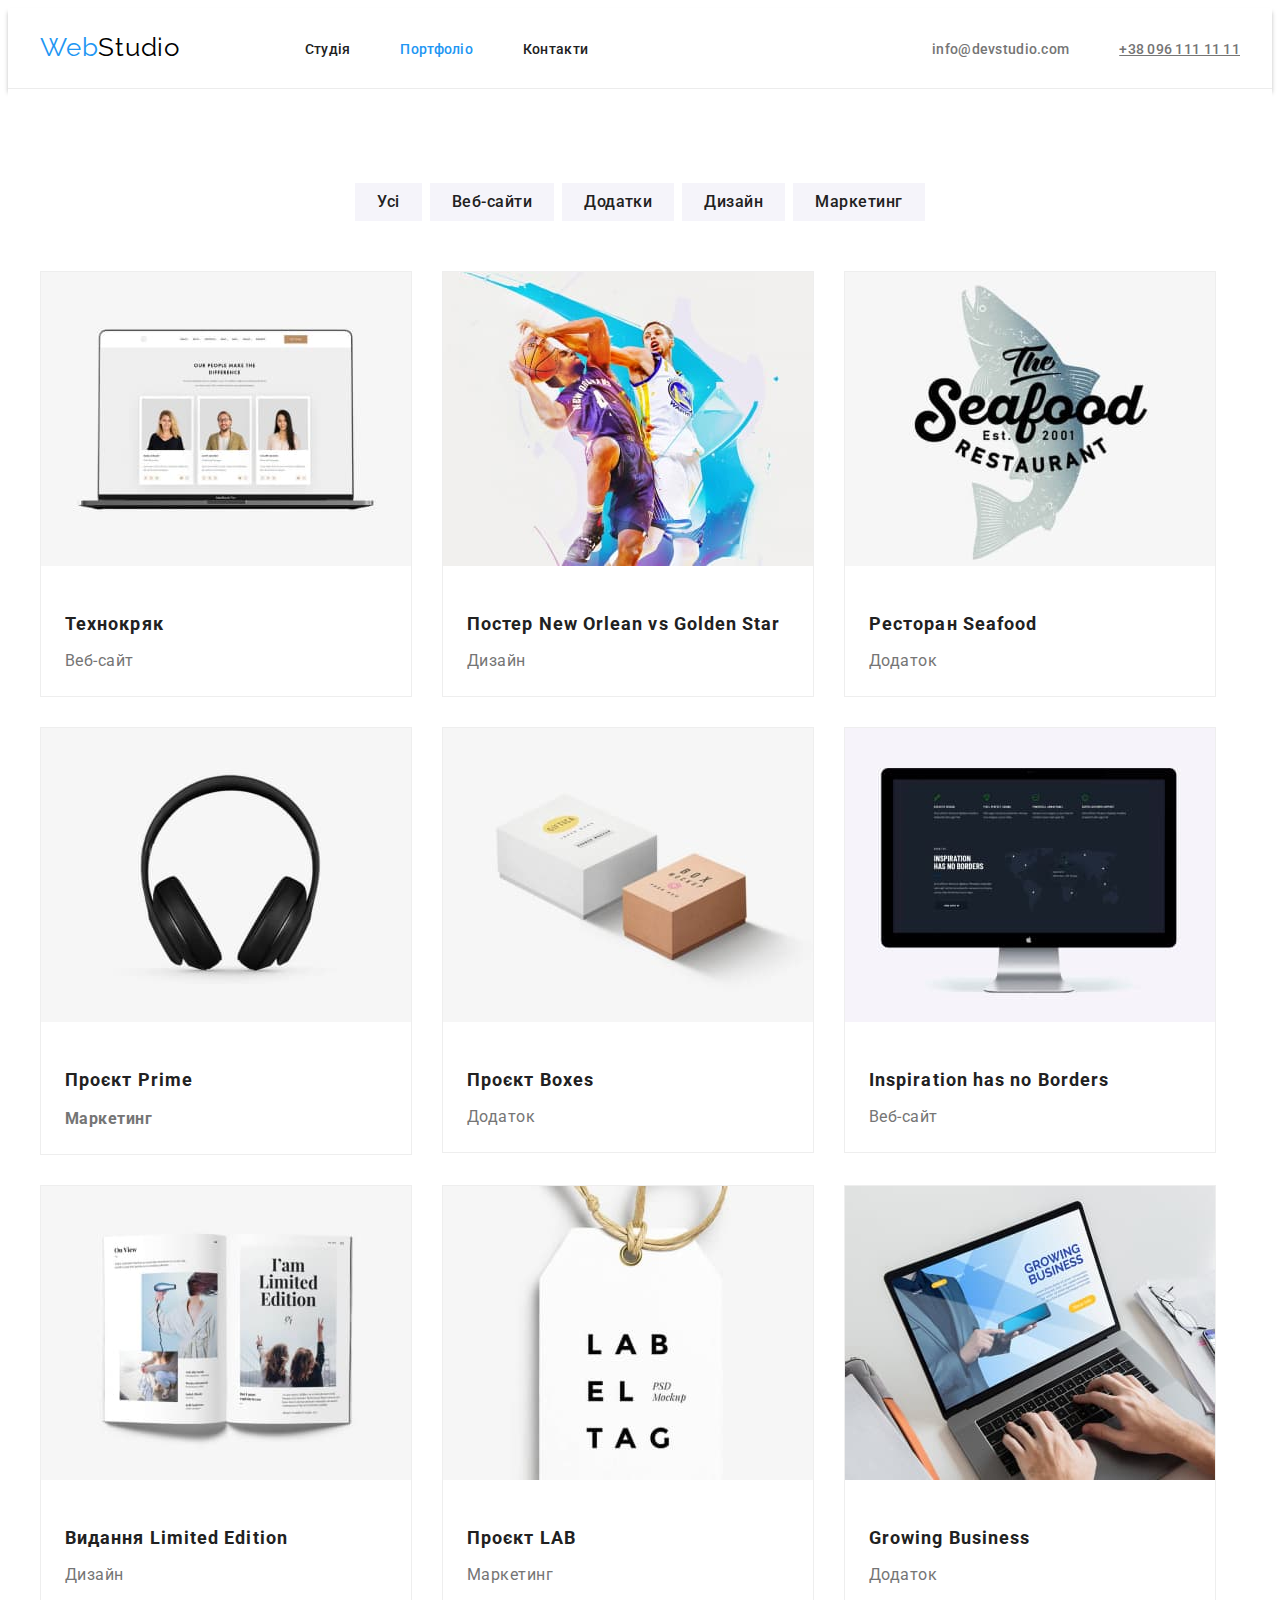
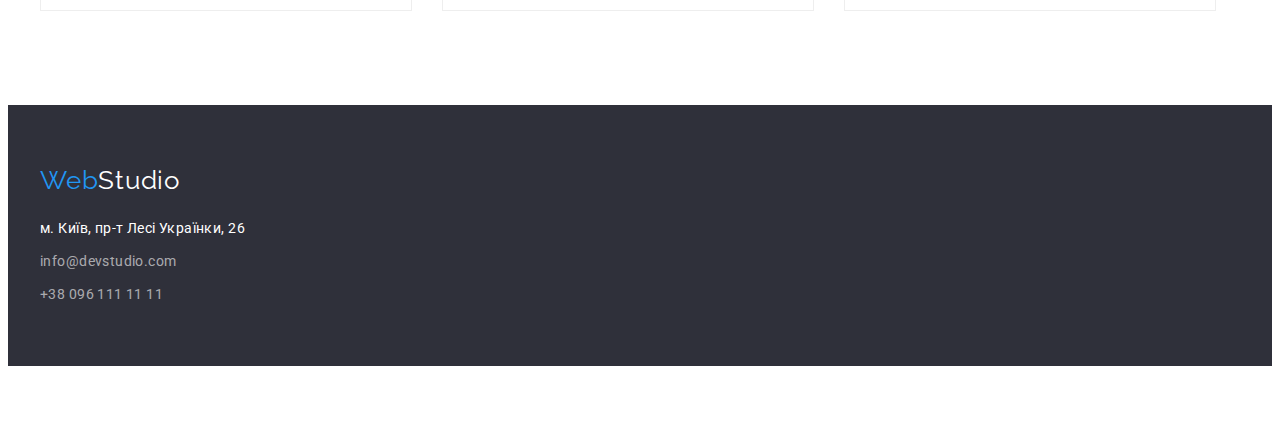
==== commit e33dc1a1: "Last margins and borders" ====
--- a/portfolio.html
+++ b/portfolio.html
@@ -9,6 +9,9 @@
     <link rel="preconnect" href="https://fonts.gstatic.com" crossorigin>
     <link href="https://fonts.googleapis.com/css2?family=Raleway:wght@700&family=Roboto:wght@400;500;700;900&display=swap"
         rel="stylesheet">
+    <link rel="stylesheet" href="https://cdnjs.cloudflare.com/ajax/libs/modern-normalize/1.1.0/modern-normalize.min.css"
+        integrity="sha512-wpPYUAdjBVSE4KJnH1VR1HeZfpl1ub8YT/NKx4PuQ5NmX2tKuGu6U/JRp5y+Y8XG2tV+wKQpNHVUX03MfMFn9Q=="
+        crossorigin="anonymous" referrerpolicy="no-referrer" />
     <link rel="stylesheet" href="./css/styles.css">
 </head>
 <body class="body">
@@ -51,72 +54,87 @@
                         <div class="works-box">
                         <a class="link" href="#">
                         <img class="works-image" src="./img/work-tehno.jpg" alt="головна сторінка сайту на ноутбуці" width="370" height="294">
-                        <h2 class="works-title works-retread">Технокряк</h2>
-                        <p class="works-object works-retread">Веб-сайт</p></a>
+                        <div class="works-margin">                       
+                        <h2 class="works-title">Технокряк</h2>
+                        <p class="works-object">Веб-сайт</p></a>
+                        </div>
                         </div>
                     </li>
                     <li class="works-size">
                         <div class="works-box">
                         <a class="link" href="#">
                         <img class="works-image" src="./img/work-poster.jpg" alt="зобреження двох баскетболістів з м'ячем" width="370" height="294">
-                        <h2 class="works-title works-retread">Постер New Orlean vs Golden Star</h2>
-                        <p class="works-object works-retread">Дизайн</p></a>
+                        <div class="works-margin">
+                        <h2 class="works-title">Постер New Orlean vs Golden Star</h2>
+                        <p class="works-object">Дизайн</p></a></div>
                         </div>
                     </li>
                     <li class="works-size">
                         <div class="works-box">
                         <a class="link" href="#">
                         <img class="works-image" src="./img/work-restorant.jpg" alt="постер ресторану морських делікатесів" width="370" height="294">
-                        <h2 class="works-title works-retread">Ресторан Seafood</h2>
-                        <p class="works-object works-retread">Додаток</p></a>
+                        <div class="works-margin">
+                        <h2 class="works-title">Ресторан Seafood</h2>
+                        <p class="works-object">Додаток</p></a></div>
                         </div>
                     </li>
                     <li class="works-size">
                         <div class="works-box">
                         <a class="link" href="#">
                         <img class="works-image" src="./img/work-prime.jpg" alt="зображення навушників" width="370" height="294">
-                        <h2 class="works-title works-retread">Проєкт Prime<h2>
-                        <p class="works-object works-retread">Маркетинг</p></a>
+                        <div class="works-margin">
+                        <h2 class="works-title">Проєкт Prime<h2>
+                        <p class="works-object">Маркетинг</p></a></div>
                         </div>
                     </li>
                     <li class="works-size">
                         <div class="works-box">
                         <a class="link" href="#">
                         <img class="works-image" src="./img/work-boxes.jpg" alt="зображення двох коробок" width="370" height="294">
-                        <h2 class="works-title works-retread">Проєкт Boxes</h2>
-                        <p class="works-object works-retread">Додаток</p></a>
+                        <div class="works-margin">
+                        <h2 class="works-title">Проєкт Boxes</h2>
+                        <p class="works-object">Додаток</p></a>
+                        </div>
                     </div>
                     </li>
                     <li class="works-size">
                         <div class="works-box">
                         <a class="link" href="#">
                         <img class="works-image" src="./img/work-inspiration.jpg" alt="на дисплеї ноутбука зображення сайту з чорною темою оформлення" width="370" height="294">
-                        <h2 class="works-title works-retread">Inspiration has no Borders</h2>
-                        <p class="works-object works-retread">Веб-сайт</p></a>
+                        <div class="works-margin">
+                        <h2 class="works-title">Inspiration has no Borders</h2>
+                        <p class="works-object">Веб-сайт</p></a>
+                        </div>
                     </div>
                     </li>
                     <li class="works-size">
                         <div class="works-box">
                         <a class="link" href="#">
                         <img class="works-image" src="./img/work-publishing.jpg" alt="відкрита книга" width="370" height="294">
-                        <h2 class="works-title works-retread">Видання Limited Edition</h2>
-                        <p class="works-object works-retread">Дизайн</p></a>
+                        <div class="works-margin">
+                        <h2 class="works-title">Видання Limited Edition</h2>
+                        <p class="works-object">Дизайн</p></a>
+                        </div>
                         </div>
                     </li>
                     <li class="works-size">
                         <div class="works-box">
                         <a class="link" href="#">
                         <img class="works-image" src="./img/work-lab.jpg" alt="зображення ярлика" width="370" height="294">
-                        <h2 class="works-title works-retread">Проєкт LAB</h2>
-                        <p class="works-object works-retread">Маркетинг</p></a>
+                        <div class="works-margin">
+                        <h2 class="works-title">Проєкт LAB</h2>
+                        <p class="works-object">Маркетинг</p></a>
+                        </div>
                         </div>
                     </li>
                     <li class="works-size">
                         <div class="works-box">
                         <a class="link" href="#">
                         <img class="works-image" src="./img/work-grow-bisness.jpg" alt="дісплей з зображенням бізнесовго логотипу" width="370" height="294">
-                        <h2 class="works-title works-retread">Growing Business</h2>
-                        <p class="works-object works-retread">Додаток</p></a>
+                        <div class="works-margin">
+                        <h2 class="works-title">Growing Business</h2>
+                        <p class="works-object">Додаток</p></a>
+                        </div>
                         </div>
                     </li>
                 </ul> 
--- a/css/styles.css
+++ b/css/styles.css
@@ -41,7 +41,7 @@
     margin-bottom: 0px;
 } 
 
-button {
+.button {
     font-family: inherit;
 }
 
@@ -74,7 +74,12 @@
     height: 80px;
     display: flex;
     align-items: center;
-    background-color: var(--main-background-color);
+    background-color: var(--main-background-color);   
+    height: 80px;
+    left: 0px;
+    top: 0px;    
+    border-bottom: 1px solid #ECECEC;
+    box-shadow: 0px 4px 4px rgba(0, 0, 0, 0.25);
 }
 
 .header-container {
@@ -83,15 +88,23 @@
     justify-content: space-between;
 }
 
+.header-border {
+    width: 1600px;
+    height: 0px;
+    left: 0px;
+    top: 80px;    
+    border: 1px solid #ECECEC;
+}
+
 .logo-header {
     font-family: 'Raleway', sans-serif;
 }
 
 .logo-retreat {
     display: inline-block;
-    margin-top: 24px;
+    padding-top: 24px;
     margin-right: 93px;
-    margin-bottom: 25px;
+    padding-bottom: 25px;
 }
 
 .logo-web {   
@@ -108,10 +121,13 @@
     color: #000000;
 }
 
-.header-size {
+.header-nav {
     margin-top: 32px;
     margin-left: auto;
     margin-bottom: 32px;
+}
+
+.header-size {
     display: flex;
 }
 
@@ -165,6 +181,8 @@
 .hero {
     text-align: center;
     background-color: var(--second-background-color);
+    padding-top: 200px;
+    padding-bottom: 200px;
     
 }
 
@@ -175,9 +193,8 @@
         text-align: center;
         letter-spacing: 0.06em;
         text-transform: uppercase;
-        color: var(--main-background-color);
-        padding-top: 200px;
-        padding-bottom: 30px;
+        color: var(--main-background-color);        
+        margin-bottom:30px;
 }
 
 .hero-button {
@@ -198,8 +215,7 @@
         left: 692px;
         top: 430px;                 
         box-shadow: 0px 4px 4px rgba(0, 0, 0, 0.15);
-        border-radius: 4px;
-        margin-bottom: 200px;
+        border-radius: 4px;        
 }
 
 .hero-button:hover,
@@ -216,7 +232,10 @@
 /* Feachures Index style */
 
 .feachures {
+    display: flex;
     background-color: var(--main-background-color);
+    padding-top: 94px;
+    padding-bottom: 94px;
 }
 
 .feachures-list {
@@ -236,8 +255,7 @@
         line-height: calc(16 / 14);
         letter-spacing: 0.03em;
         text-transform: uppercase;    
-        color: var(--main-elements-colorr);
-        margin-top: 94px;
+        color: var(--main-elements-colorr);        
 }
 
 .feachures-text {        
@@ -245,14 +263,14 @@
         line-height: calc(24/14);           
         letter-spacing: 0.03em;    
         color: var(--second-elements-color);
-        margin-top: 10px;
-        margin-bottom: 94px;
+        margin-top: 10px;        
 }
 
 /* Employment Index style */
 
 .employment {
     background-color: var(--main-background-color);
+    padding-bottom: 94px;
 }
 
 .employment-tytle {       
@@ -279,6 +297,8 @@
 /* Team Index style */
 
 .team {   
+    padding-top: 94px;
+    padding-bottom: 94px;
     background-color: #F5F4FA;
 }
 
@@ -286,8 +306,7 @@
     font-weight: 700;
     font-size: 36px;
     text-align: center;
-    line-height: сalc(42 / 36);
-    padding-top: 94px;
+    line-height: сalc(42 / 36);    
     margin-bottom: 50px;
 
 }
@@ -297,8 +316,7 @@
 }
 
 .team-image-box {
-    margin-right: 30px;
-    margin-bottom: 94px;
+    margin-right: 30px;   
 }
 
 .team-image-box:last-child {
@@ -339,7 +357,10 @@
 /* Main (Portfolio) style */
 
 .portfolio {
+    display: flex;
     background-color: var(--main-background-color);
+    padding-top: 94px;
+    padding-bottom: 94px;
 }
 
 .list-button {
@@ -353,14 +374,12 @@
     line-height: calc(26 / 16);
     text-align: center;
     letter-spacing: 0.03em;
-    color: var(--main-elements-color);
-    padding: 6px 22px;    
-}
-
-.list-btn-size { 
-    margin-top: 94px;  
-    margin-right: 8px;
-    margin-bottom: 50px;
+    color: var(--main-elements-color);   
+    margin-bottom: 50px;    
+}
+
+.list-btn-size {    
+    margin-right: 8px;    
 }
 
 .list-btn-size:last-child {
@@ -377,6 +396,7 @@
     color: var(--main-elements-color);
     background-color: #F5F4FA;
     border: transparent;
+    padding: 6px 22px;
     border-radius: 0;    
 }
 
@@ -396,20 +416,15 @@
     align-content:center;
     gap: 30px;
     padding: 0;
-    list-style: none;
-    margin-bottom: 94;
+    list-style: none;    
 }
 
 .works-list:first-child {
     margin-left: 0px;
 }
 
-.works-size {
-    width: 370px;
-    height: 404px;
-    left: 615px;
-    top: 262px;
-    margin: 30px 30px;
+.works-size {   
+    top: 262px;    
 }
 
 /* .works-size:last-child {
@@ -419,8 +434,7 @@
 .works-box {
     display: flex;
     flex-wrap: wrap;
-    width: 370px;
-    height: 404px;
+    width: 370px;   
     left: 1015px;
     top: 262px;    
     background:var(--main-background-color);
@@ -448,20 +462,24 @@
         color: var(--second-elements-color);
 }
 
-.works-retread {
-    margin-left: 24px;
-}
+.works-margin {    
+    padding-top: 20px;
+    padding-bottom: 20px;
+    padding-left: 24px;
+}
+
 
 /* Footer style */
 
 .footer {
+    padding-top: 60px;
+    margin-bottom: 60px;   
     background-color: var(--second-background-color);
-}
+}   
 
 .logo-footer {
-    display: inline-block;
-    padding-top: 60px;
-    padding-bottom: 20px;
+    display: inline-block;   
+    margin-bottom: 20px;
 }
 
 .logo-studio-footer {   
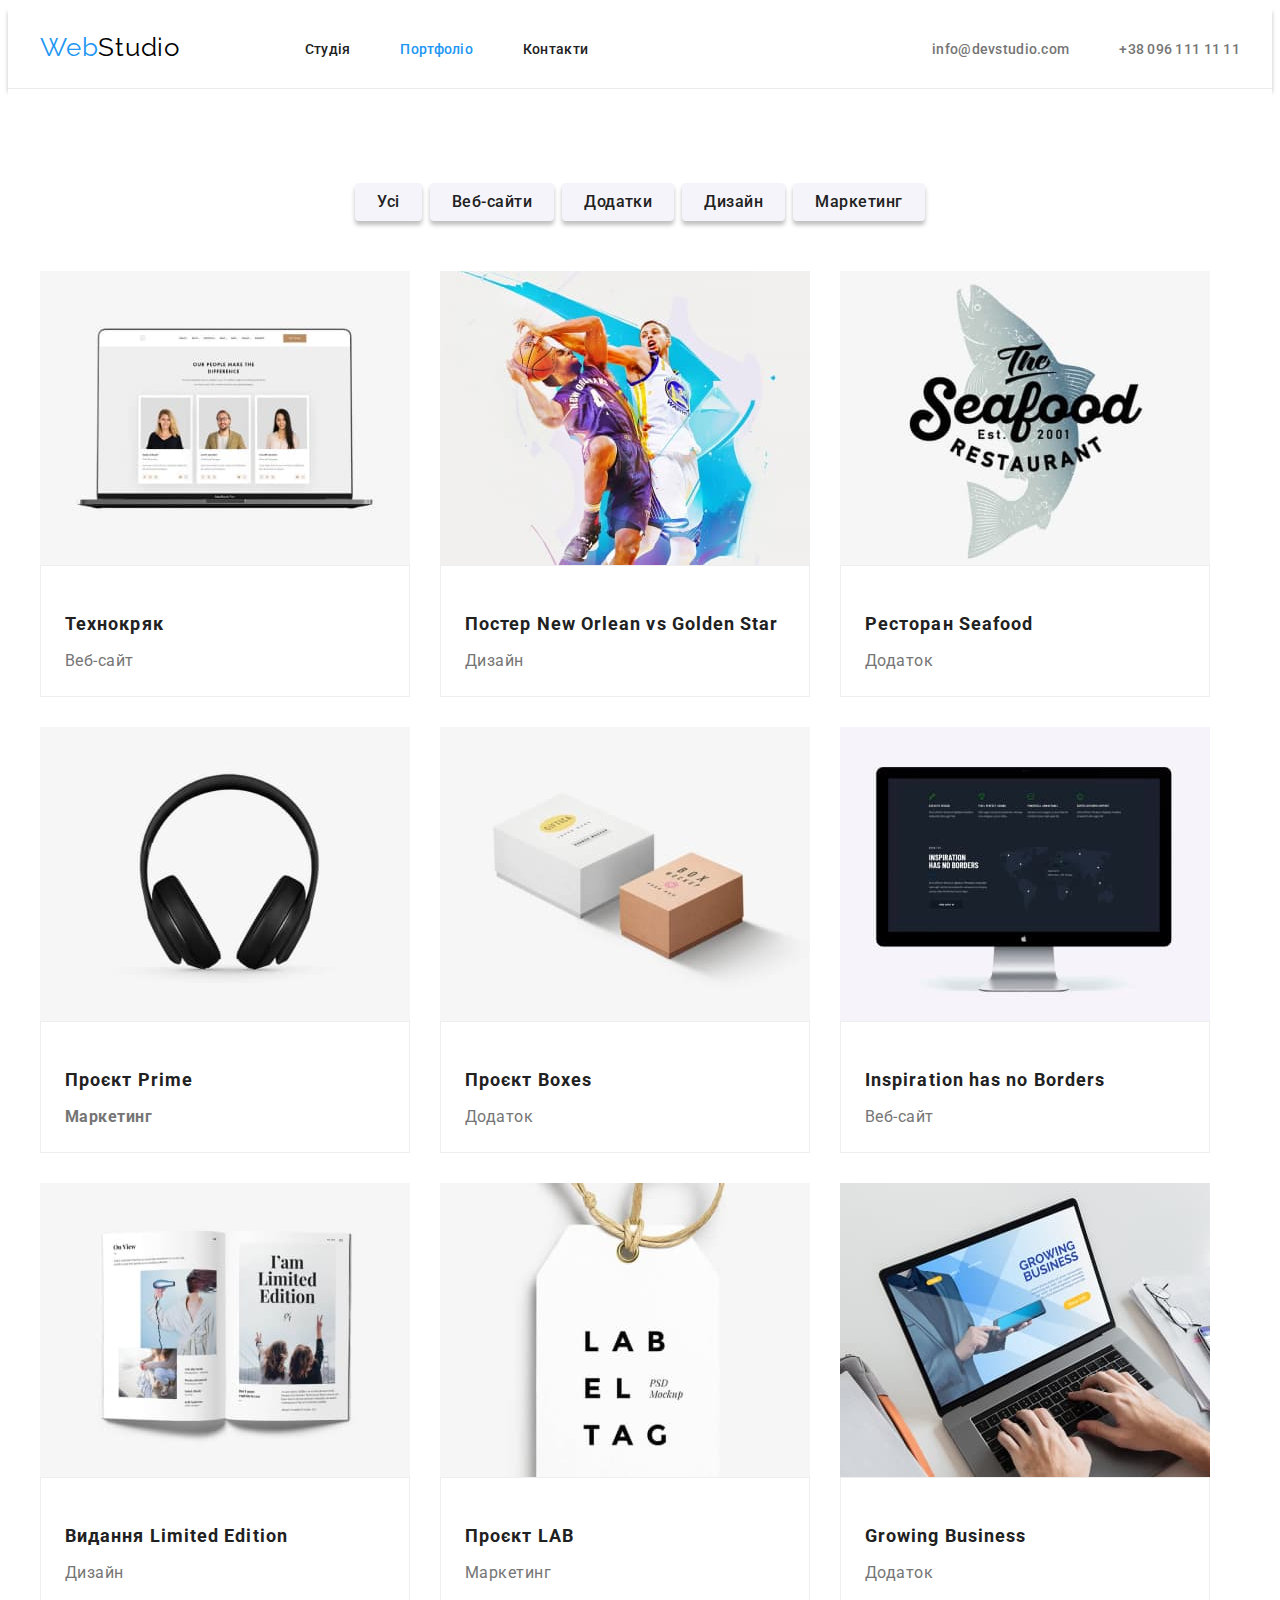
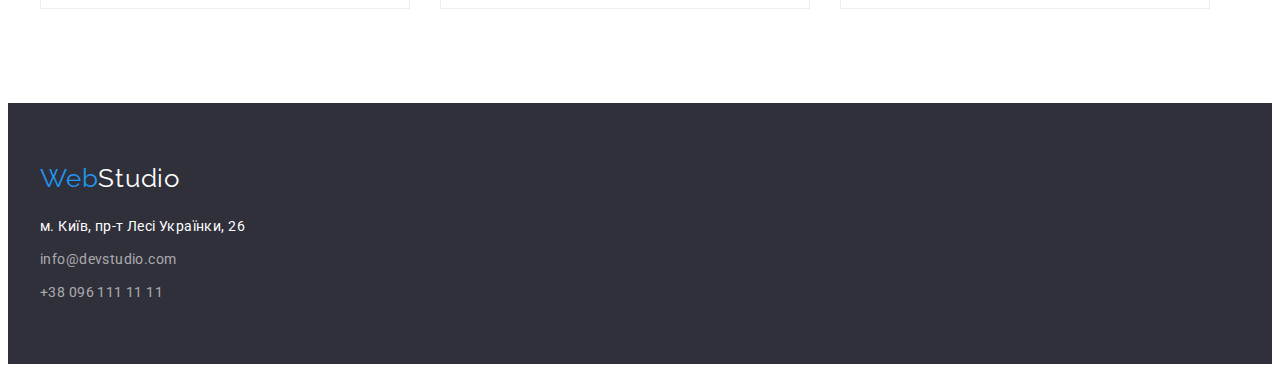
==== commit af256d4c: "Last mistakes with CSS" ====
--- a/portfolio.html
+++ b/portfolio.html
@@ -31,7 +31,7 @@
                 <a class="header-mail-link  link" href="mailto:info@devstudio.com">info@devstudio.com</a>
             </li>
             <li class="header-list-item">
-                <a class="header-tel-link" href="tel:+380961111111">+38 096 111 11 11</a>
+                <a class="header-tel-link link" href="tel:+380961111111">+38 096 111 11 11</a>
             </li>
         </ul>
         </div>
@@ -50,92 +50,86 @@
                 </ul>            
             
                 <ul class="works-list list">
-                    <li class="works-size">
-                        <div class="works-box">
+                    <li>                        
                         <a class="link" href="#">
                         <img class="works-image" src="./img/work-tehno.jpg" alt="головна сторінка сайту на ноутбуці" width="370" height="294">
                         <div class="works-margin">                       
                         <h2 class="works-title">Технокряк</h2>
-                        <p class="works-object">Веб-сайт</p></a>
+                        <p class="works-object">Веб-сайт</p>
                         </div>
-                        </div>
+                        </a>
                     </li>
-                    <li class="works-size">
-                        <div class="works-box">
+                    <li>
                         <a class="link" href="#">
                         <img class="works-image" src="./img/work-poster.jpg" alt="зобреження двох баскетболістів з м'ячем" width="370" height="294">
                         <div class="works-margin">
                         <h2 class="works-title">Постер New Orlean vs Golden Star</h2>
-                        <p class="works-object">Дизайн</p></a></div>
+                        <p class="works-object">Дизайн</p>
                         </div>
+                        </a>
                     </li>
-                    <li class="works-size">
-                        <div class="works-box">
+                    <li>
                         <a class="link" href="#">
                         <img class="works-image" src="./img/work-restorant.jpg" alt="постер ресторану морських делікатесів" width="370" height="294">
                         <div class="works-margin">
                         <h2 class="works-title">Ресторан Seafood</h2>
-                        <p class="works-object">Додаток</p></a></div>
+                        <p class="works-object">Додаток</p>
                         </div>
+                        </a>
                     </li>
-                    <li class="works-size">
-                        <div class="works-box">
+                    <li>
                         <a class="link" href="#">
                         <img class="works-image" src="./img/work-prime.jpg" alt="зображення навушників" width="370" height="294">
                         <div class="works-margin">
                         <h2 class="works-title">Проєкт Prime<h2>
-                        <p class="works-object">Маркетинг</p></a></div>
+                        <p class="works-object">Маркетинг</p>
                         </div>
+                        </a>
                     </li>
-                    <li class="works-size">
-                        <div class="works-box">
+                    <li>
                         <a class="link" href="#">
                         <img class="works-image" src="./img/work-boxes.jpg" alt="зображення двох коробок" width="370" height="294">
                         <div class="works-margin">
                         <h2 class="works-title">Проєкт Boxes</h2>
-                        <p class="works-object">Додаток</p></a>
-                        </div>
+                        <p class="works-object">Додаток</p>
                     </div>
+                    </a>
                     </li>
-                    <li class="works-size">
-                        <div class="works-box">
+                    <li>
                         <a class="link" href="#">
                         <img class="works-image" src="./img/work-inspiration.jpg" alt="на дисплеї ноутбука зображення сайту з чорною темою оформлення" width="370" height="294">
                         <div class="works-margin">
                         <h2 class="works-title">Inspiration has no Borders</h2>
-                        <p class="works-object">Веб-сайт</p></a>
-                        </div>
+                        <p class="works-object">Веб-сайт</p>
                     </div>
+                    </a>
                     </li>
-                    <li class="works-size">
-                        <div class="works-box">
+                    <li>
                         <a class="link" href="#">
                         <img class="works-image" src="./img/work-publishing.jpg" alt="відкрита книга" width="370" height="294">
                         <div class="works-margin">
                         <h2 class="works-title">Видання Limited Edition</h2>
-                        <p class="works-object">Дизайн</p></a>
+                        <p class="works-object">Дизайн</p>
                         </div>
-                        </div>
+                        </a>
                     </li>
-                    <li class="works-size">
-                        <div class="works-box">
+                    <li>
                         <a class="link" href="#">
                         <img class="works-image" src="./img/work-lab.jpg" alt="зображення ярлика" width="370" height="294">
                         <div class="works-margin">
                         <h2 class="works-title">Проєкт LAB</h2>
-                        <p class="works-object">Маркетинг</p></a>
+                        <p class="works-object">Маркетинг</p>
                         </div>
-                        </div>
+                        </a>
                     </li>
-                    <li class="works-size">
-                        <div class="works-box">
+                    <li>                        
                         <a class="link" href="#">
                         <img class="works-image" src="./img/work-grow-bisness.jpg" alt="дісплей з зображенням бізнесовго логотипу" width="370" height="294">
                         <div class="works-margin">
                         <h2 class="works-title">Growing Business</h2>
-                        <p class="works-object">Додаток</p></a>
+                        <p class="works-object">Додаток</p>
                         </div>
-                        </div>
+                        </a>
                     </li>
                 </ul> 
                 </div>
--- a/css/styles.css
+++ b/css/styles.css
@@ -25,7 +25,7 @@
 
 .link {
     text-decoration: none;
-    display: inline-block;
+    display: inline-block;    
 }
 
 .link:hover, 
@@ -132,11 +132,13 @@
 }
 
 .header-list {
-    margin-right: 344px;
+    margin-right: 344px;    
 }
 
 .header-list-item {
     margin-right: 50px;
+    padding-top: 32px;
+    padding-bottom: 32px;   
 }
 
 .header-list-item:last-child {
@@ -215,7 +217,8 @@
         left: 692px;
         top: 430px;                 
         box-shadow: 0px 4px 4px rgba(0, 0, 0, 0.15);
-        border-radius: 4px;        
+        
+             
 }
 
 .hero-button:hover,
@@ -223,6 +226,7 @@
     background: #188CE8;
     box-shadow: 0px 4px 4px rgba(0, 0, 0, 0.15);
     border-radius: 4px;
+    border: none;
 }
 
 .hr-btn-size {
@@ -334,8 +338,7 @@
         line-height: calc(19/16);    
         text-align: center;
         letter-spacing: 0.03em;    
-        color: var(--main-elements-color);
-        margin-top: 30px;
+        color: var(--main-elements-color);        
         margin-bottom: 10px;
 }
 
@@ -344,14 +347,15 @@
         line-height: calc(19/16);    
         text-align: center;
         letter-spacing: 0.03em;    
-        color: var(--second-elements-color);
-        padding-bottom: 30px;
+        color: var(--second-elements-color);        
 }
 
 .team-box {
     background: var(--main-background-color);    
     box-shadow: 0px 1px 3px rgba(0, 0, 0, 0.12), 0px 1px 1px rgba(0, 0, 0, 0.14), 0px 2px 1px rgba(0, 0, 0, 0.2);
-    border-radius: 0px 0px 4px 4px
+    border-radius: 0px 0px 4px 4px;
+    padding-top: 30px;
+    padding-bottom: 30px;
 }
 
 /* Main (Portfolio) style */
@@ -394,10 +398,11 @@
     text-align: center;
     letter-spacing: 0.03em;
     color: var(--main-elements-color);
-    background-color: #F5F4FA;
-    border: transparent;
+    background-color: #F5F4FA;    
     padding: 6px 22px;
-    border-radius: 0;    
+    box-shadow: 0px 4px 4px rgba(0, 0, 0, 0.25);
+    border-radius: 4px;
+    border: transparent;       
 }
 
 .list-button-item:hover,
@@ -423,25 +428,6 @@
     margin-left: 0px;
 }
 
-.works-size {   
-    top: 262px;    
-}
-
-/* .works-size:last-child {
-    margin-right: 0;
-} */
-
-.works-box {
-    display: flex;
-    flex-wrap: wrap;
-    width: 370px;   
-    left: 1015px;
-    top: 262px;    
-    background:var(--main-background-color);
-    border: 1px solid #EEEEEE;
-    
-}
-
 .works-image {
     display: block;    
 }
@@ -466,6 +452,7 @@
     padding-top: 20px;
     padding-bottom: 20px;
     padding-left: 24px;
+    border: 1px solid #EEEEEE;
 }
 
 
@@ -473,7 +460,7 @@
 
 .footer {
     padding-top: 60px;
-    margin-bottom: 60px;   
+    padding-bottom: 60px;   
     background-color: var(--second-background-color);
 }   
 
@@ -496,7 +483,7 @@
     letter-spacing: 0.03em;    
     color: var(--main-background-color);
     display: inline-block;
-    padding-bottom: 9px;
+    margin-bottom: 9px;
 }
 
 .adress-link:hover,
@@ -513,11 +500,10 @@
 }
 
 .adre-link {
-    padding-bottom: 9px;
+    margin-bottom: 9px;
     display: inline-block;
 }
 
-.a-link {
-    padding-bottom: 60px;
+.a-link {    
     display: inline-block;
 }
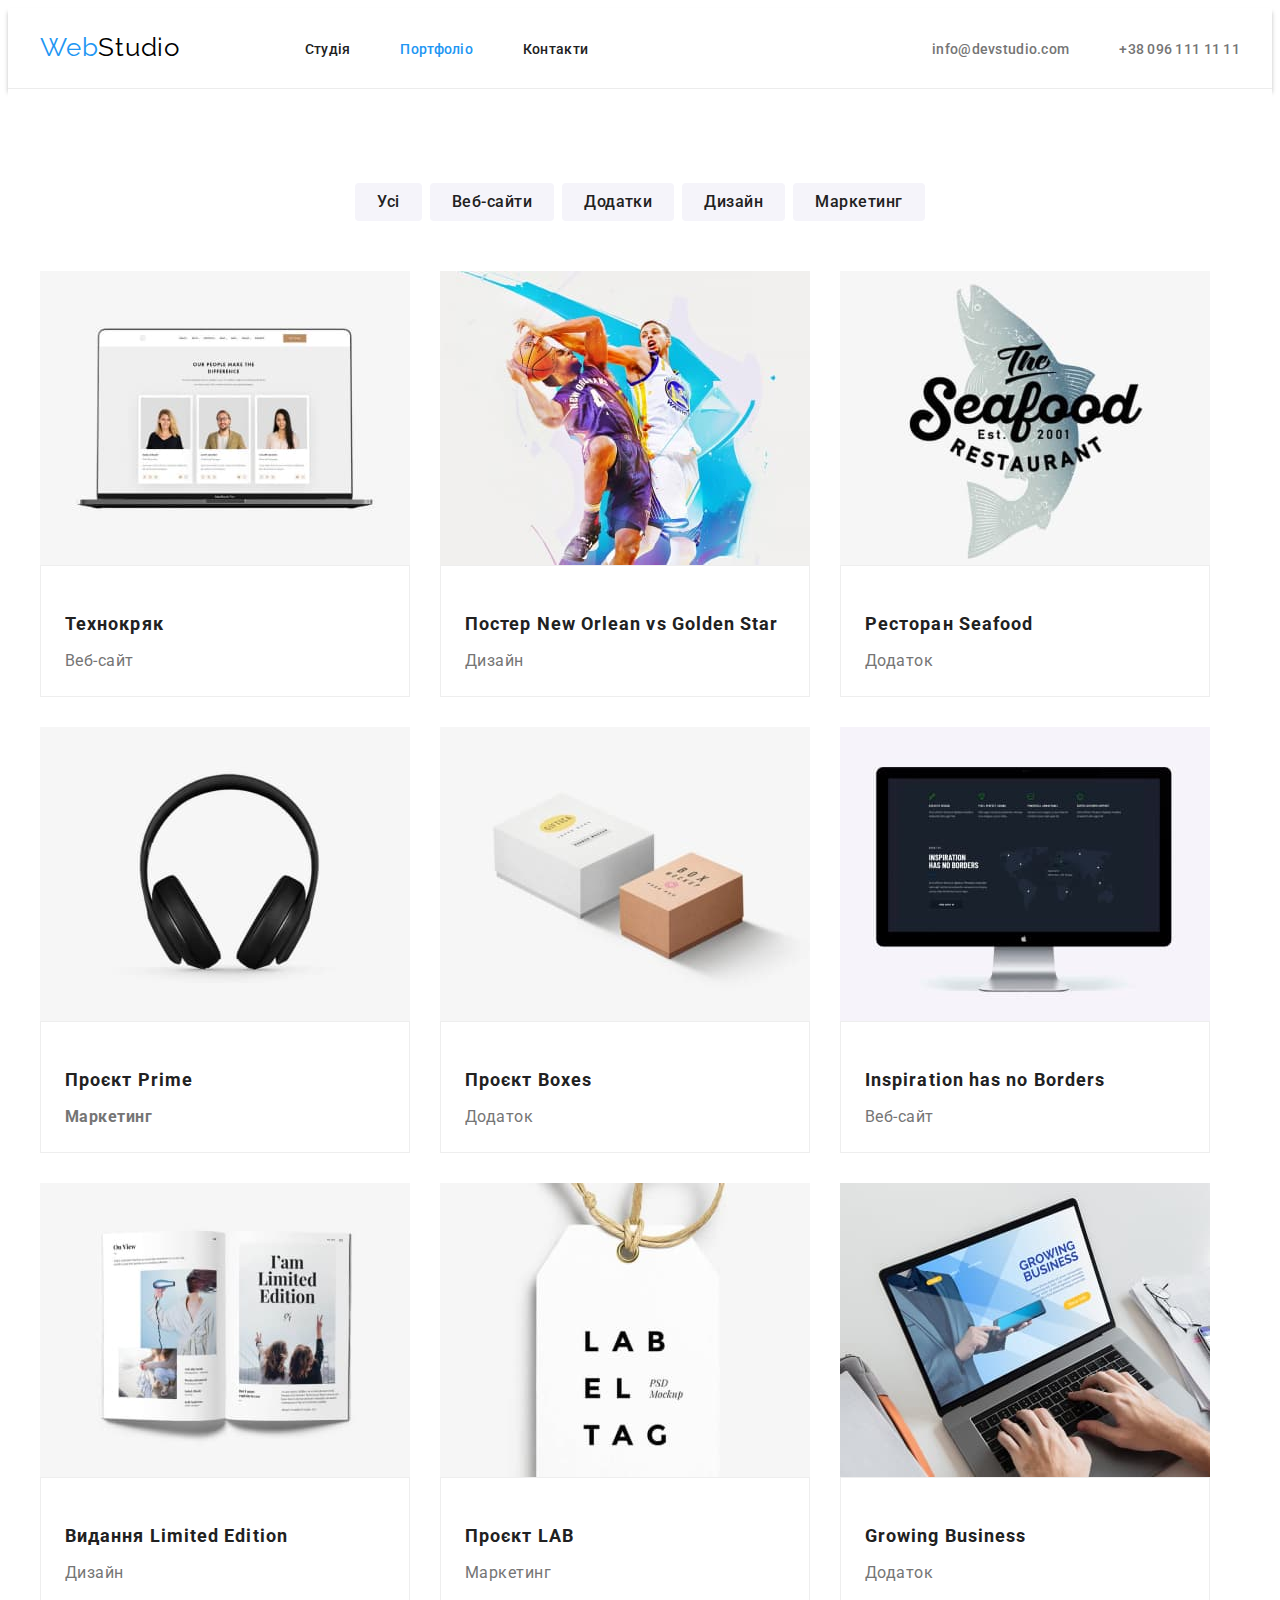
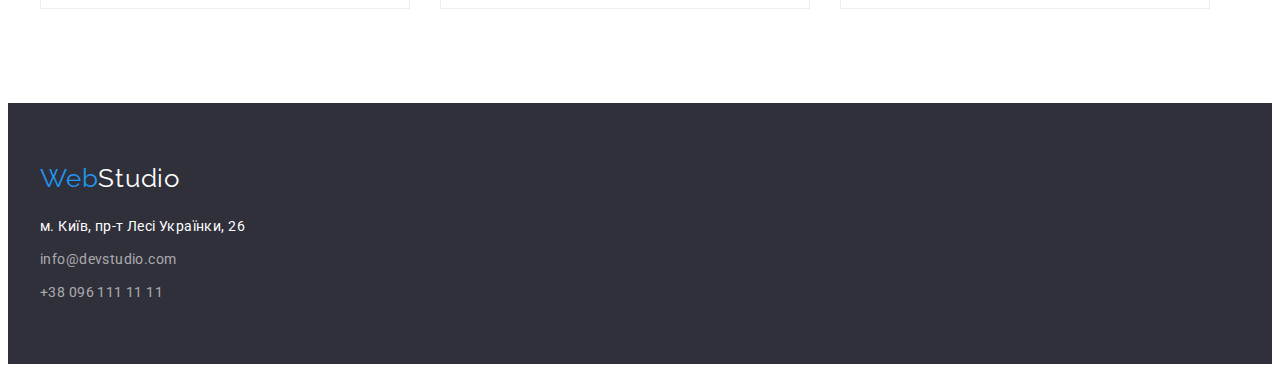
==== commit 81717c28: "The End (almost)" ====
--- a/portfolio.html
+++ b/portfolio.html
@@ -138,16 +138,16 @@
 
     <footer class="footer">
         <div class="container">
-        <a href="/" class="logo-footer logo-header link"><span class="logo-web">Web</span><span class="logo-studio-footer">Studio</span></a>
+        <a href="./index.html" class="logo-footer logo-header link"><span class="logo-web">Web</span><span class="logo-studio-footer">Studio</span></a>
         <address class="">
             <ul class="list">
-                <li>
+                <li class="list-item">
                     <a class="adress-link link" href="https://goo.gl/maps/n5b4QtneqCqX9fJA9">м. Київ, пр-т Лесі Українки, 26</a>
                 </li>
-                <li>
+                <li class="list-item">
                     <a class="adr-link adre-link link" href="mailto:info@devstudio.com">info@devstudio.com</a>
                 </li>
-                <li>
+                <li class="list-item">
                     <a class="adr-link a-link link" href="tel:+380961111111">+38 096 111 11 11</a>
                 </li>
             </ul>
--- a/css/styles.css
+++ b/css/styles.css
@@ -121,10 +121,8 @@
     color: #000000;
 }
 
-.header-nav {
-    margin-top: 32px;
+.header-nav {    
     margin-left: auto;
-    margin-bottom: 32px;
 }
 
 .header-size {
@@ -399,8 +397,7 @@
     letter-spacing: 0.03em;
     color: var(--main-elements-color);
     background-color: #F5F4FA;    
-    padding: 6px 22px;
-    box-shadow: 0px 4px 4px rgba(0, 0, 0, 0.25);
+    padding: 6px 22px;    
     border-radius: 4px;
     border: transparent;       
 }
@@ -476,6 +473,14 @@
     color: var(--main-background-color);
 }
 
+.list-item {
+    margin-bottom: 9px;    
+}
+
+.list-item:last-child {
+    margin-bottom: 0px;
+}    
+
 .adress-link { 
     font-style: normal;
     font-size: 14px;
@@ -483,7 +488,7 @@
     letter-spacing: 0.03em;    
     color: var(--main-background-color);
     display: inline-block;
-    margin-bottom: 9px;
+    
 }
 
 .adress-link:hover,
@@ -500,7 +505,7 @@
 }
 
 .adre-link {
-    margin-bottom: 9px;
+    
     display: inline-block;
 }
 
